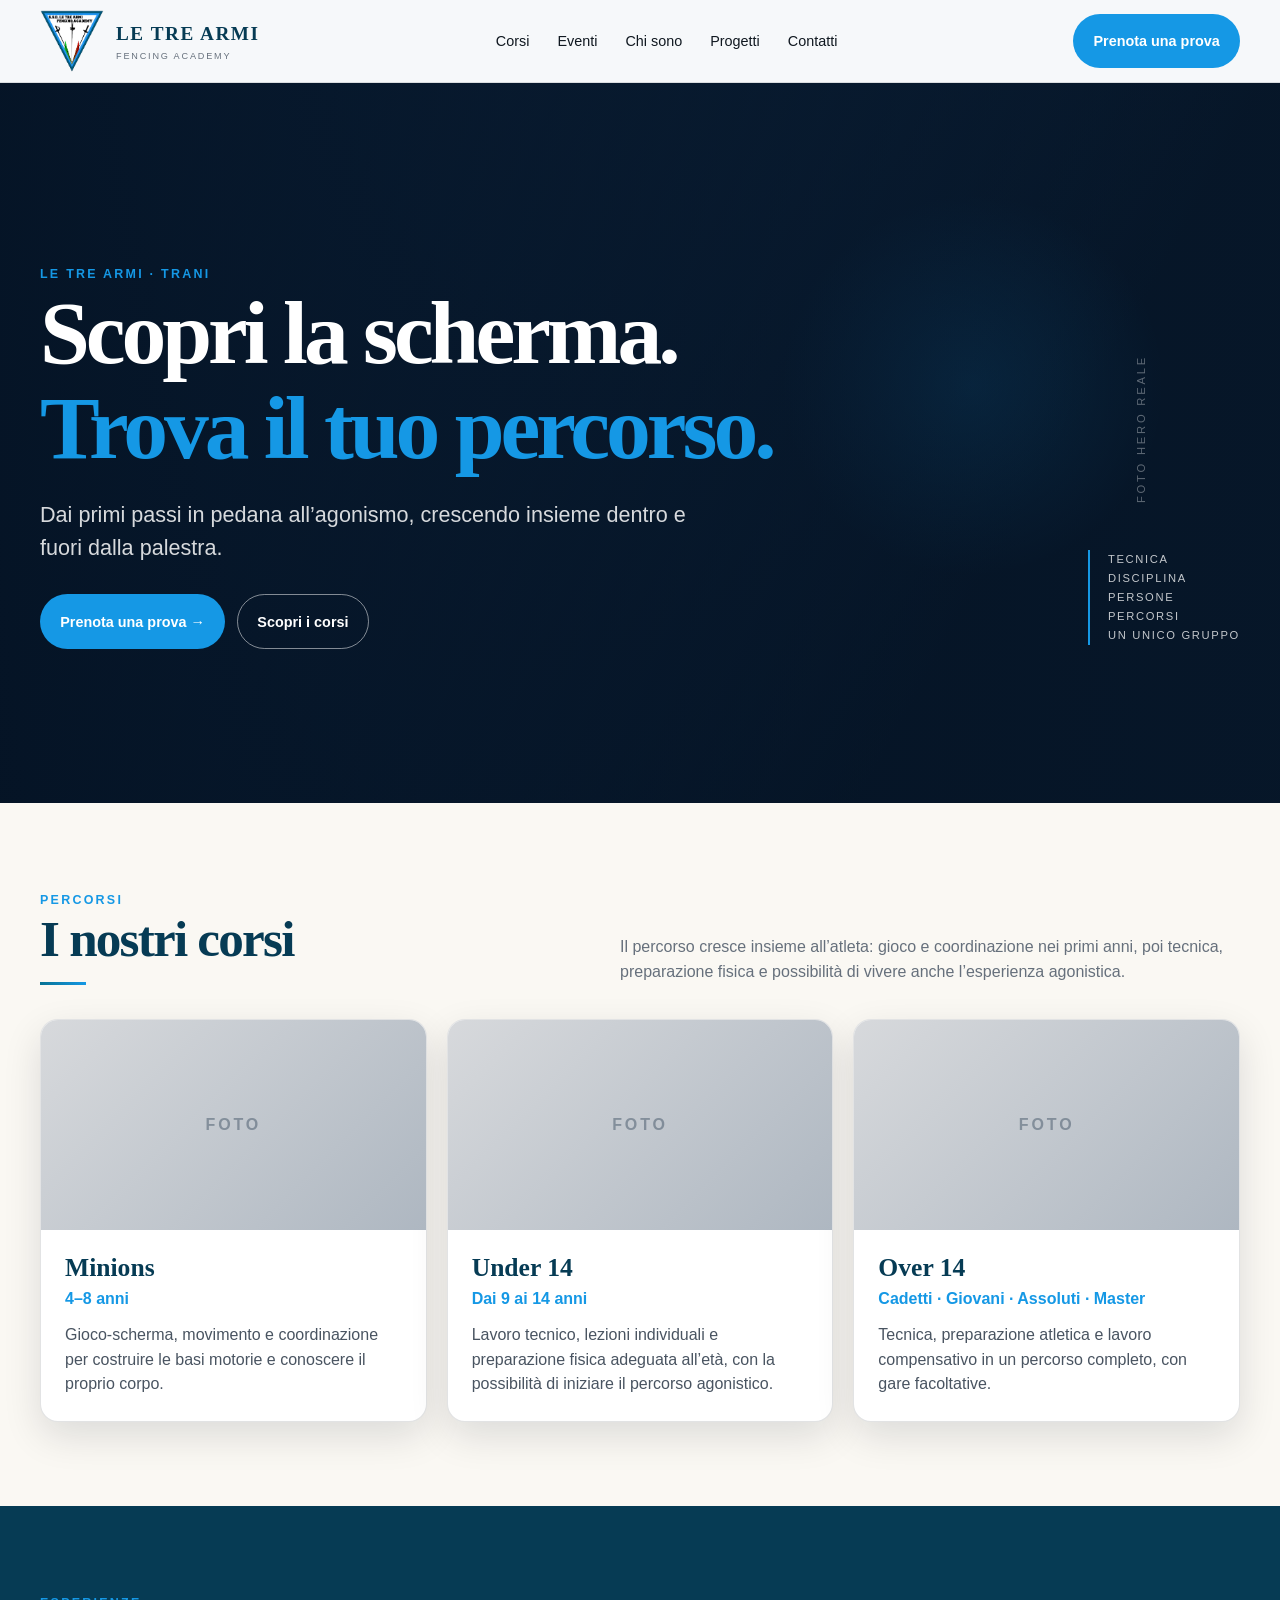
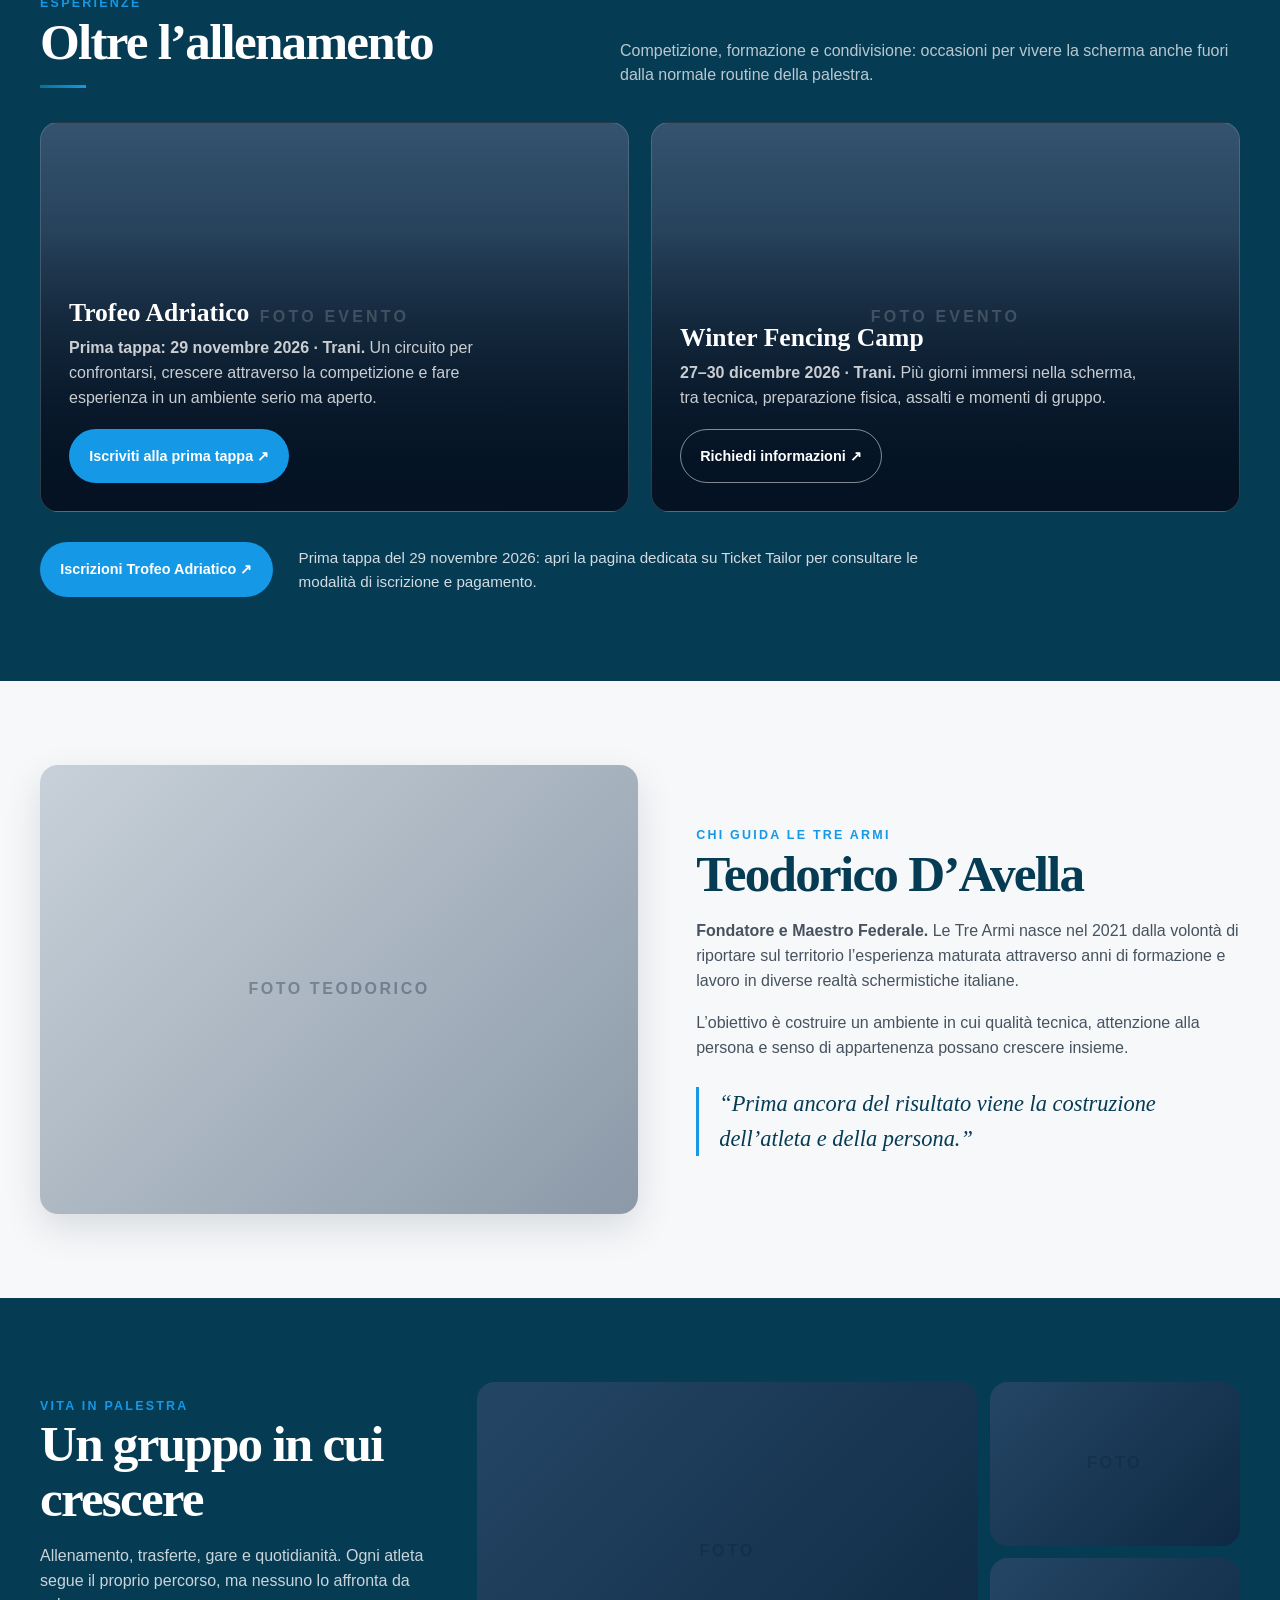
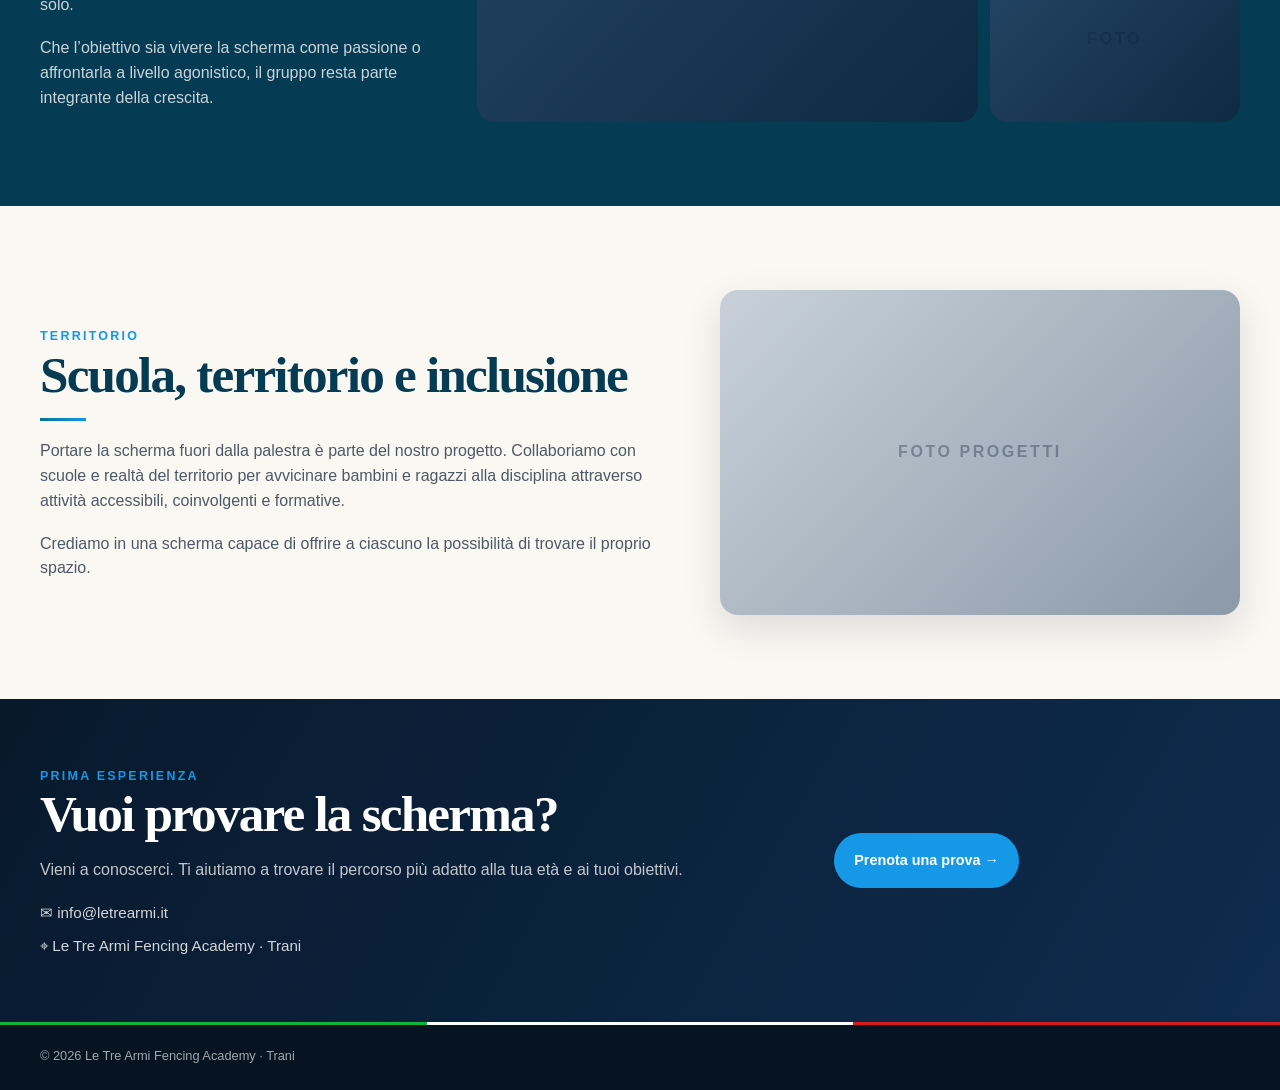
==== index.html @ 5dc39361 "Aggiorna eventi 2026, iscrizioni dirette, favicon e navigazione accessibile" ====
<!doctype html>
<html lang="it">
<head>
  <meta charset="utf-8" />
  <meta name="viewport" content="width=device-width, initial-scale=1" />
  <title>Le Tre Armi Fencing Academy | Scherma a Trani</title>
  <link rel="icon" type="image/png" href="logo_le_tre_armi_scontornato.png" />
  <link rel="apple-touch-icon" href="logo_le_tre_armi_scontornato.png" />
  <meta name="theme-color" content="#063b54" />
  <meta property="og:type" content="website" />
  <meta property="og:title" content="Le Tre Armi Fencing Academy | Scherma a Trani" />
  <meta property="og:description" content="Scherma a Trani per bambini, ragazzi e adulti: corsi, allenamenti, Trofeo Adriatico e Winter Fencing Camp." />
  <meta name="description" content="Le Tre Armi Fencing Academy a Trani. Scherma per bambini, ragazzi e adulti: dall'avviamento all'agonismo." />
  <style>
    :root{
      --navy:#063b54;
      --navy-2:#0b5e83;
      --accent:#1598e5;
      --accent-2:#067394;
      --green:#10b43a;
      --red:#d71920;
      --ink:#101820;
      --cream:#f6f8fa;
      --white:#ffffff;
      --muted:#66707c;
      --line:rgba(16,24,32,.12);
      --radius:18px;
      --shadow:0 14px 38px rgba(4,18,35,.12);
      --max:1200px;
    }
    *{box-sizing:border-box}
    html{scroll-behavior:smooth}
    body{margin:0;font-family:Inter,Arial,Helvetica,sans-serif;color:var(--ink);background:var(--cream);line-height:1.55}
    h1,h2,h3{font-family:Georgia,'Times New Roman',serif;line-height:1.06;margin:0;color:var(--navy)}
    h1{font-size:clamp(3rem,7vw,6.4rem);letter-spacing:-.045em}
    h2{font-size:clamp(2.25rem,4vw,4rem);letter-spacing:-.035em}
    h3{font-size:clamp(1.45rem,2vw,2rem)}
    p{margin:.4rem 0 0}
    a{text-decoration:none;color:inherit}
    img{display:block;max-width:100%}
    .wrap{width:min(var(--max),calc(100% - 40px));margin:auto}
    .eyebrow{font-size:.78rem;letter-spacing:.18em;text-transform:uppercase;color:var(--accent);font-weight:800}
    .btn{display:inline-flex;align-items:center;justify-content:center;gap:.6rem;padding:.95rem 1.2rem;border-radius:999px;font-weight:800;font-size:.9rem;border:1px solid transparent;transition:.2s ease;cursor:pointer}
    .btn-primary{background:var(--accent);color:#fff}
    .btn-primary:hover{transform:translateY(-1px);filter:brightness(.96)}
    .btn-ghost{border-color:rgba(255,255,255,.5);color:white;background:transparent}
    .btn-light{border-color:var(--accent);color:var(--navy);background:transparent}
    main[id], section[id]{scroll-margin-top:84px}
    .section{padding:84px 0}
    .section-head{display:flex;justify-content:space-between;align-items:end;gap:30px;margin-bottom:34px}
    .section-head p{max-width:620px;color:var(--muted)}
    .gold-line{width:46px;height:3px;background:linear-gradient(90deg,var(--accent-2),var(--accent));margin:16px 0 0}

    header{position:sticky;top:0;z-index:50;background:rgba(246,248,250,.93);backdrop-filter:blur(14px);border-bottom:1px solid var(--line)}
    .nav{height:82px;display:flex;align-items:center;justify-content:space-between;gap:24px}
    .brand{display:flex;align-items:center;gap:12px;min-width:220px}
    .brand-logo{width:64px;height:64px;display:block;flex:0 0 auto}
    .brand strong{font-family:Georgia,'Times New Roman',serif;letter-spacing:.08em;color:var(--navy);font-size:1.2rem}
    .brand small{display:block;letter-spacing:.2em;font-size:.57rem;color:var(--muted);margin-top:1px}
    .menu{display:flex;align-items:center;gap:28px;font-size:.9rem}
    .menu a:hover{color:var(--accent)}
    .hamb{display:none;background:none;border:0;font-size:1.5rem;color:var(--navy)}

    .hero{min-height:720px;display:grid;align-items:end;color:white;position:relative;overflow:hidden;background:
      linear-gradient(90deg,rgba(4,18,35,.94) 0%,rgba(4,18,35,.70) 48%,rgba(4,18,35,.38) 100%),
      radial-gradient(circle at 76% 42%,rgba(21,152,229,.22),transparent 18%),
      linear-gradient(120deg,#173b61,#08192c 75%)}
    .hero:after{content:"FOTO HERO REALE";position:absolute;right:5vw;top:48%;transform:translateY(-50%) rotate(-90deg);letter-spacing:.25em;font-size:.7rem;color:rgba(255,255,255,.35)}
    .hero-inner{padding:110px 0 86px;position:relative;z-index:2}
    .hero h1{color:white;max-width:850px}
    .hero h1 span{color:var(--accent)}
    .hero p{font-size:clamp(1.05rem,1.7vw,1.35rem);max-width:660px;color:rgba(255,255,255,.84);margin-top:22px}
    .hero-actions{display:flex;gap:12px;flex-wrap:wrap;margin-top:30px}
    .hero-note{position:absolute;right:0;bottom:90px;border-left:2px solid var(--accent);padding-left:18px;text-transform:uppercase;letter-spacing:.15em;font-size:.7rem;line-height:1.7;color:rgba(255,255,255,.76)}

    .courses{background:#faf8f3}
    .course-grid{display:grid;grid-template-columns:repeat(3,1fr);gap:20px}
    .card{background:white;border:1px solid var(--line);border-radius:var(--radius);overflow:hidden;box-shadow:var(--shadow)}
    .photo{height:210px;background:linear-gradient(135deg,#d7d9dc,#aeb7c1);position:relative;overflow:hidden}
    .photo:before{content:"FOTO";position:absolute;inset:0;display:grid;place-items:center;font-weight:900;letter-spacing:.18em;color:rgba(11,33,58,.35)}
    .card-body{padding:24px}
    .meta{color:var(--accent);font-weight:800;margin:.35rem 0 .7rem}
    .card p{color:#495461}

    .events{background:var(--navy);color:white}
    .events h2,.events h3{color:white}
    .events .section-head p{color:rgba(255,255,255,.72)}
    .event-grid{display:grid;grid-template-columns:1fr 1fr;gap:22px}
    .event-card{position:relative;min-height:390px;border-radius:var(--radius);overflow:hidden;border:1px solid rgba(255,255,255,.14);background:linear-gradient(180deg,#34536f,#071829);display:flex;align-items:end}
    .event-card:before{content:"FOTO EVENTO";position:absolute;inset:0;display:grid;place-items:center;color:rgba(255,255,255,.28);letter-spacing:.2em;font-weight:900}
    .event-card:after{content:"";position:absolute;inset:0;background:linear-gradient(180deg,transparent 28%,rgba(4,18,35,.94) 92%)}
    .event-copy{position:relative;z-index:2;padding:28px;max-width:88%}
    .event-copy p{color:rgba(255,255,255,.78);margin-top:10px}
    .event-checkout{display:flex;align-items:center;flex-wrap:wrap;gap:18px 26px;margin-top:30px}
    .event-checkout p{max-width:640px;margin:0;color:rgba(255,255,255,.82);font-size:.95rem}

    .leader{background:var(--cream)}
    .leader-grid{display:grid;grid-template-columns:1.1fr 1fr;gap:58px;align-items:center}
    .portrait{aspect-ratio:4/3;border-radius:var(--radius);background:linear-gradient(135deg,#c8d1d9,#8b99a8);position:relative;box-shadow:var(--shadow)}
    .projects .portrait:before{content:"FOTO PROGETTI"}
    .portrait:before{content:"FOTO TEODORICO";position:absolute;inset:0;display:grid;place-items:center;color:rgba(11,33,58,.35);letter-spacing:.16em;font-weight:900}
    .leader-copy p{color:#46525f;margin-top:18px}
    .quote{border-left:3px solid var(--accent);padding-left:20px;margin-top:26px;font-family:Georgia,'Times New Roman',serif;font-size:1.4rem;color:var(--navy);font-style:italic}

    .life{background:var(--navy);color:white}
    .life-grid{display:grid;grid-template-columns:.8fr 1.5fr;gap:30px;align-items:center}
    .life h2{color:white}
    .life p{color:rgba(255,255,255,.78);margin-top:18px}
    .gallery{display:grid;grid-template-columns:2fr 1fr;gap:12px}
    .gallery .photo{height:auto;min-height:340px;background:linear-gradient(135deg,#244665,#0e2943);border-radius:var(--radius)}
    .gallery-side{display:grid;gap:12px}
    .gallery-side .photo{min-height:164px}

    .projects{background:#faf8f3}
    .projects-grid{display:grid;grid-template-columns:1.1fr .9fr;gap:44px;align-items:center}
    .projects p{color:#4e5965;margin-top:18px}

    .cta{background:linear-gradient(120deg,#08192c,#0e2c4e);color:white;padding:64px 0}
    .cta-grid{display:grid;grid-template-columns:1.3fr .7fr;gap:40px;align-items:center}
    .cta h2{color:white}
    .cta p{color:rgba(255,255,255,.75);max-width:650px;margin-top:16px}
    .contact-mini{display:grid;gap:10px;margin-top:18px;font-size:.95rem;color:rgba(255,255,255,.82)}

    footer{background:#061422;color:rgba(255,255,255,.62);padding:24px 0;font-size:.8rem;position:relative}
    footer:before{content:"";position:absolute;left:0;right:0;top:0;height:3px;background:linear-gradient(90deg,var(--green) 0 33.33%,#fff 33.33% 66.66%,var(--red) 66.66%)}

    @media (max-width: 900px){
      .menu{display:none;position:absolute;left:20px;right:20px;top:70px;background:var(--cream);padding:18px;border-radius:16px;box-shadow:var(--shadow);flex-direction:column;align-items:flex-start}
      .menu.open{display:flex}.hamb{display:block}.nav>.btn{display:none}
      .hero{min-height:640px}.hero-note{display:none}
      .hero:after{display:none}
      .course-grid,.event-grid,.leader-grid,.life-grid,.projects-grid,.cta-grid{grid-template-columns:1fr}
      .section{padding:64px 0}.section-head{align-items:flex-start;flex-direction:column;margin-bottom:26px}
      .gallery{grid-template-columns:1fr}.gallery-side{grid-template-columns:1fr 1fr}
      .gallery .photo{min-height:270px}.gallery-side .photo{min-height:150px}
    }
    @media (max-width: 560px){
      main[id], section[id]{scroll-margin-top:72px}
      .wrap{width:min(var(--max),calc(100% - 24px))}
      .nav{height:70px}.brand strong{font-size:.92rem}.brand{min-width:0}.brand-logo{width:50px;height:50px}
      .hero-inner{padding:92px 0 58px}.hero{min-height:590px}
      .hero-actions{flex-direction:column;align-items:stretch}.btn{width:100%}
      .course-grid{grid-template-columns:1fr}.event-card{min-height:320px}.event-copy{max-width:100%}
      .gallery-side{grid-template-columns:1fr}
    }
  </style>
</head>
<body>
  <header>
    <div class="wrap nav">
      <a class="brand" href="#top" aria-label="Le Tre Armi Fencing Academy">
        <img class="brand-logo" src="logo_le_tre_armi_scontornato.png" alt="" style="object-fit:contain">
        <span><strong>LE TRE ARMI</strong><small>FENCING ACADEMY</small></span>
      </a>
      <nav class="menu" id="menu">
        <a href="#corsi">Corsi</a><a href="#eventi">Eventi</a><a href="#chi-siamo">Chi sono</a><a href="#progetti">Progetti</a><a href="#contatti">Contatti</a>
      </nav>
      <a class="btn btn-primary" href="#contatti">Prenota una prova</a>
      <button class="hamb" id="hamb" type="button" aria-label="Apri menu" aria-controls="menu" aria-expanded="false">☰</button>
    </div>
  </header>

  <main id="top">
    <section class="hero">
      <div class="wrap hero-inner">
        <span class="eyebrow">Le Tre Armi · Trani</span>
        <h1>Scopri la scherma.<br><span>Trova il tuo percorso.</span></h1>
        <p>Dai primi passi in pedana all’agonismo, crescendo insieme dentro e fuori dalla palestra.</p>
        <div class="hero-actions"><a class="btn btn-primary" href="#contatti">Prenota una prova →</a><a class="btn btn-ghost" href="#corsi">Scopri i corsi</a></div>
        <div class="hero-note">Tecnica<br>disciplina<br>persone<br>percorsi<br>un unico gruppo</div>
      </div>
    </section>

    <section class="section courses" id="corsi">
      <div class="wrap">
        <div class="section-head"><div><span class="eyebrow">Percorsi</span><h2>I nostri corsi</h2><div class="gold-line"></div></div><p>Il percorso cresce insieme all’atleta: gioco e coordinazione nei primi anni, poi tecnica, preparazione fisica e possibilità di vivere anche l’esperienza agonistica.</p></div>
        <div class="course-grid">
          <article class="card"><div class="photo"></div><div class="card-body"><h3>Minions</h3><div class="meta">4–8 anni</div><p>Gioco-scherma, movimento e coordinazione per costruire le basi motorie e conoscere il proprio corpo.</p></div></article>
          <article class="card"><div class="photo"></div><div class="card-body"><h3>Under 14</h3><div class="meta">Dai 9 ai 14 anni</div><p>Lavoro tecnico, lezioni individuali e preparazione fisica adeguata all’età, con la possibilità di iniziare il percorso agonistico.</p></div></article>
          <article class="card"><div class="photo"></div><div class="card-body"><h3>Over 14</h3><div class="meta">Cadetti · Giovani · Assoluti · Master</div><p>Tecnica, preparazione atletica e lavoro compensativo in un percorso completo, con gare facoltative.</p></div></article>
        </div>
      </div>
    </section>

    <section class="section events" id="eventi">
      <div class="wrap">
        <div class="section-head"><div><span class="eyebrow">Esperienze</span><h2>Oltre l’allenamento</h2><div class="gold-line"></div></div><p>Competizione, formazione e condivisione: occasioni per vivere la scherma anche fuori dalla normale routine della palestra.</p></div>
        <div class="event-grid">
          <article class="event-card"><div class="event-copy"><h3>Trofeo Adriatico</h3><p><strong>Prima tappa: 29 novembre 2026 · Trani.</strong> Un circuito per confrontarsi, crescere attraverso la competizione e fare esperienza in un ambiente serio ma aperto.</p><a class="btn btn-primary" style="margin-top:18px" href="https://buytickets.at/ssdletrearmifencingacademy/2521561" target="_blank" rel="noopener noreferrer">Iscriviti alla prima tappa ↗</a></div></article>
          <article class="event-card"><div class="event-copy"><h3>Winter Fencing Camp</h3><p><strong>27–30 dicembre 2026 · Trani.</strong> Più giorni immersi nella scherma, tra tecnica, preparazione fisica, assalti e momenti di gruppo.</p><a class="btn btn-ghost" style="margin-top:18px" href="mailto:info@letrearmi.it?subject=Informazioni%20Winter%20Fencing%20Camp%202026">Richiedi informazioni ↗</a></div></article>
        </div>
        <div class="event-checkout">
          <a class="btn btn-primary" href="https://buytickets.at/ssdletrearmifencingacademy/2521561" target="_blank" rel="noopener noreferrer" aria-label="Apri le iscrizioni alla prima tappa del Trofeo Adriatico del 29 novembre 2026">Iscrizioni Trofeo Adriatico ↗</a>
          <p>Prima tappa del 29 novembre 2026: apri la pagina dedicata su Ticket Tailor per consultare le modalità di iscrizione e pagamento.</p>
        </div>
      </div>
    </section>

    <section class="section leader" id="chi-siamo">
      <div class="wrap leader-grid">
        <div class="portrait"></div>
        <div class="leader-copy"><span class="eyebrow">Chi guida Le Tre Armi</span><h2>Teodorico D’Avella</h2><p><strong>Fondatore e Maestro Federale.</strong> Le Tre Armi nasce nel 2021 dalla volontà di riportare sul territorio l’esperienza maturata attraverso anni di formazione e lavoro in diverse realtà schermistiche italiane.</p><p>L’obiettivo è costruire un ambiente in cui qualità tecnica, attenzione alla persona e senso di appartenenza possano crescere insieme.</p><div class="quote">“Prima ancora del risultato viene la costruzione dell’atleta e della persona.”</div></div>
      </div>
    </section>

    <section class="section life">
      <div class="wrap life-grid">
        <div><span class="eyebrow">Vita in palestra</span><h2>Un gruppo in cui crescere</h2><p>Allenamento, trasferte, gare e quotidianità. Ogni atleta segue il proprio percorso, ma nessuno lo affronta da solo.</p><p>Che l’obiettivo sia vivere la scherma come passione o affrontarla a livello agonistico, il gruppo resta parte integrante della crescita.</p></div>
        <div class="gallery"><div class="photo"></div><div class="gallery-side"><div class="photo"></div><div class="photo"></div></div></div>
      </div>
    </section>

    <section class="section projects" id="progetti">
      <div class="wrap projects-grid">
        <div><span class="eyebrow">Territorio</span><h2>Scuola, territorio e inclusione</h2><div class="gold-line"></div><p>Portare la scherma fuori dalla palestra è parte del nostro progetto. Collaboriamo con scuole e realtà del territorio per avvicinare bambini e ragazzi alla disciplina attraverso attività accessibili, coinvolgenti e formative.</p><p>Crediamo in una scherma capace di offrire a ciascuno la possibilità di trovare il proprio spazio.</p></div>
        <div class="portrait" style="aspect-ratio:16/10"></div>
      </div>
    </section>

    <section class="cta" id="contatti">
      <div class="wrap cta-grid">
        <div><span class="eyebrow">Prima esperienza</span><h2>Vuoi provare la scherma?</h2><p>Vieni a conoscerci. Ti aiutiamo a trovare il percorso più adatto alla tua età e ai tuoi obiettivi.</p><div class="contact-mini"><span>✉ info@letrearmi.it</span><span>⌖ Le Tre Armi Fencing Academy · Trani</span></div></div>
        <div><a class="btn btn-primary" href="mailto:info@letrearmi.it?subject=Richiesta%20prova%20scherma">Prenota una prova →</a></div>
      </div>
    </section>
  </main>

  <footer><div class="wrap">© 2026 Le Tre Armi Fencing Academy · Trani</div></footer>
  <script>
    const hamb=document.getElementById('hamb'), menu=document.getElementById('menu');
    hamb?.addEventListener('click',()=>{const open=menu.classList.toggle('open');hamb.setAttribute('aria-expanded',String(open));hamb.setAttribute('aria-label',open?'Chiudi menu':'Apri menu');});
    menu?.querySelectorAll('a').forEach(a=>a.addEventListener('click',()=>{menu.classList.remove('open');hamb?.setAttribute('aria-expanded','false');hamb?.setAttribute('aria-label','Apri menu');}));
  </script>
</body>
</html>
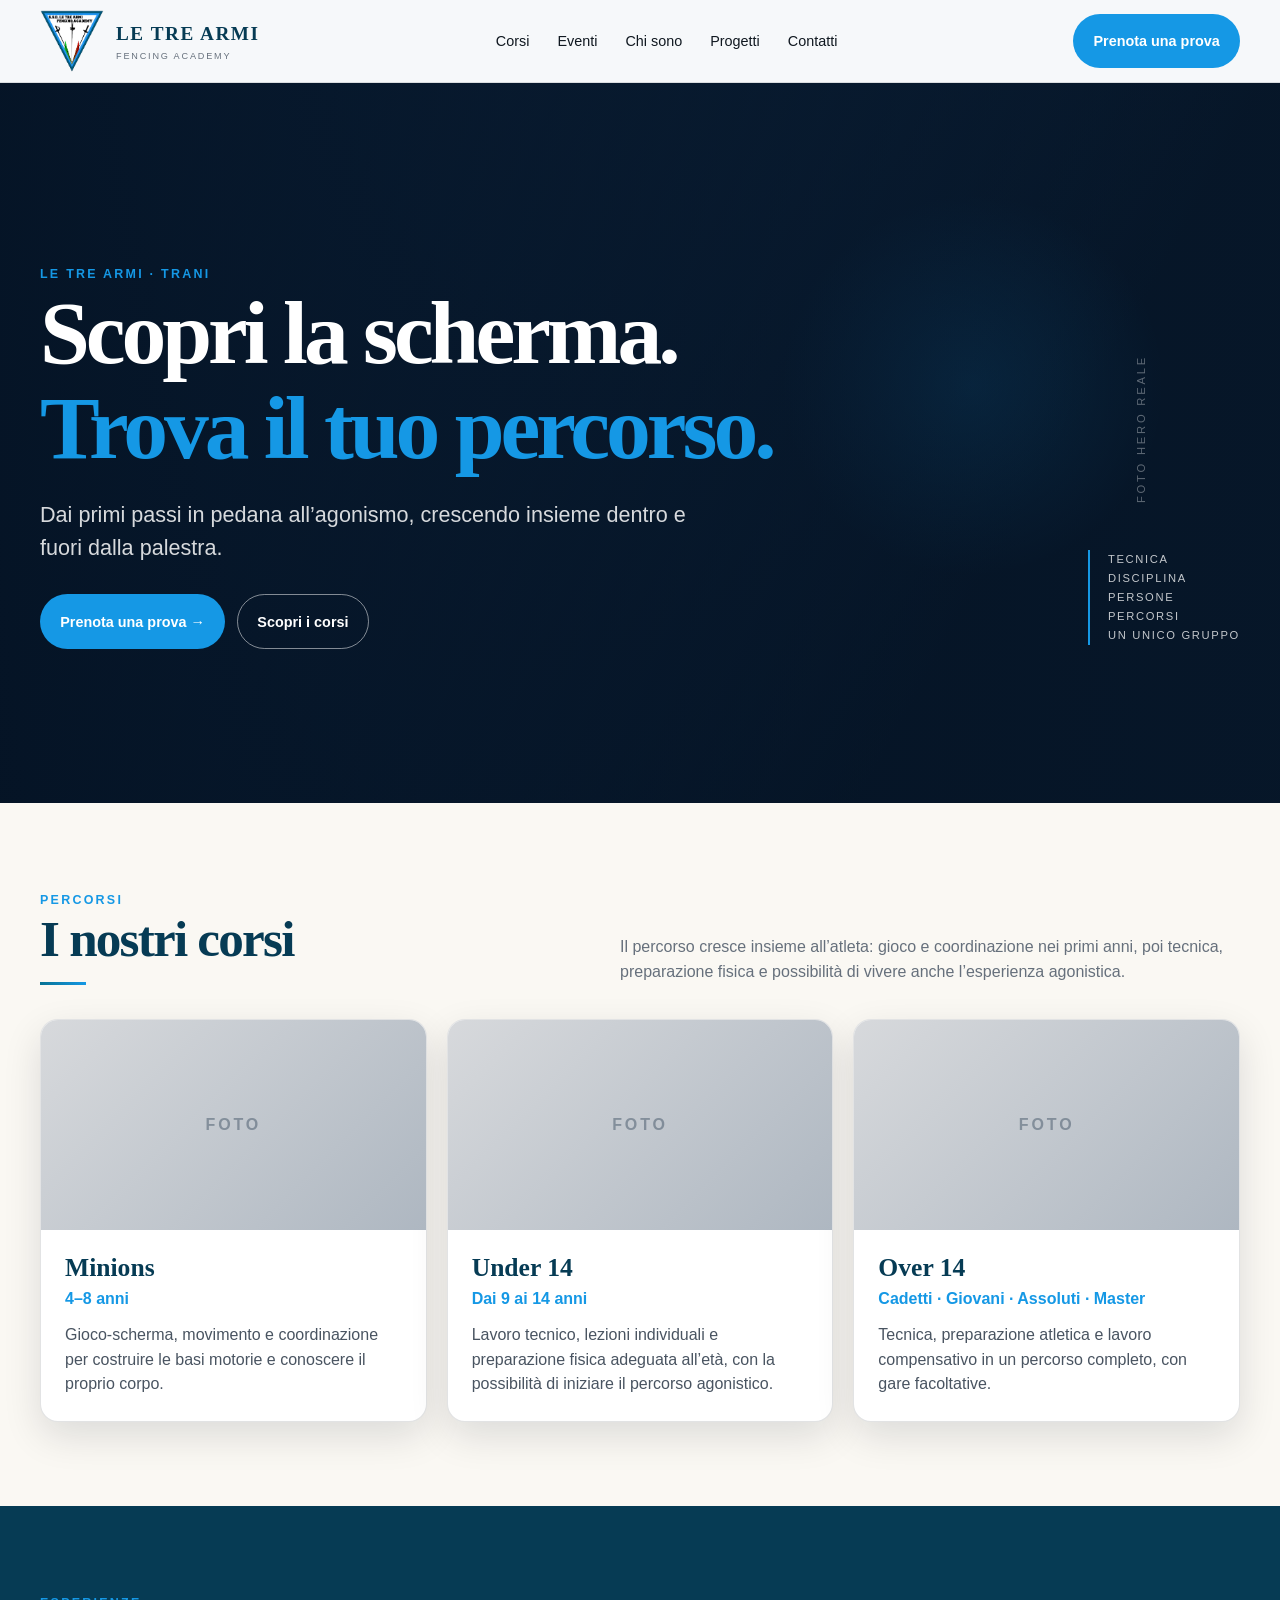
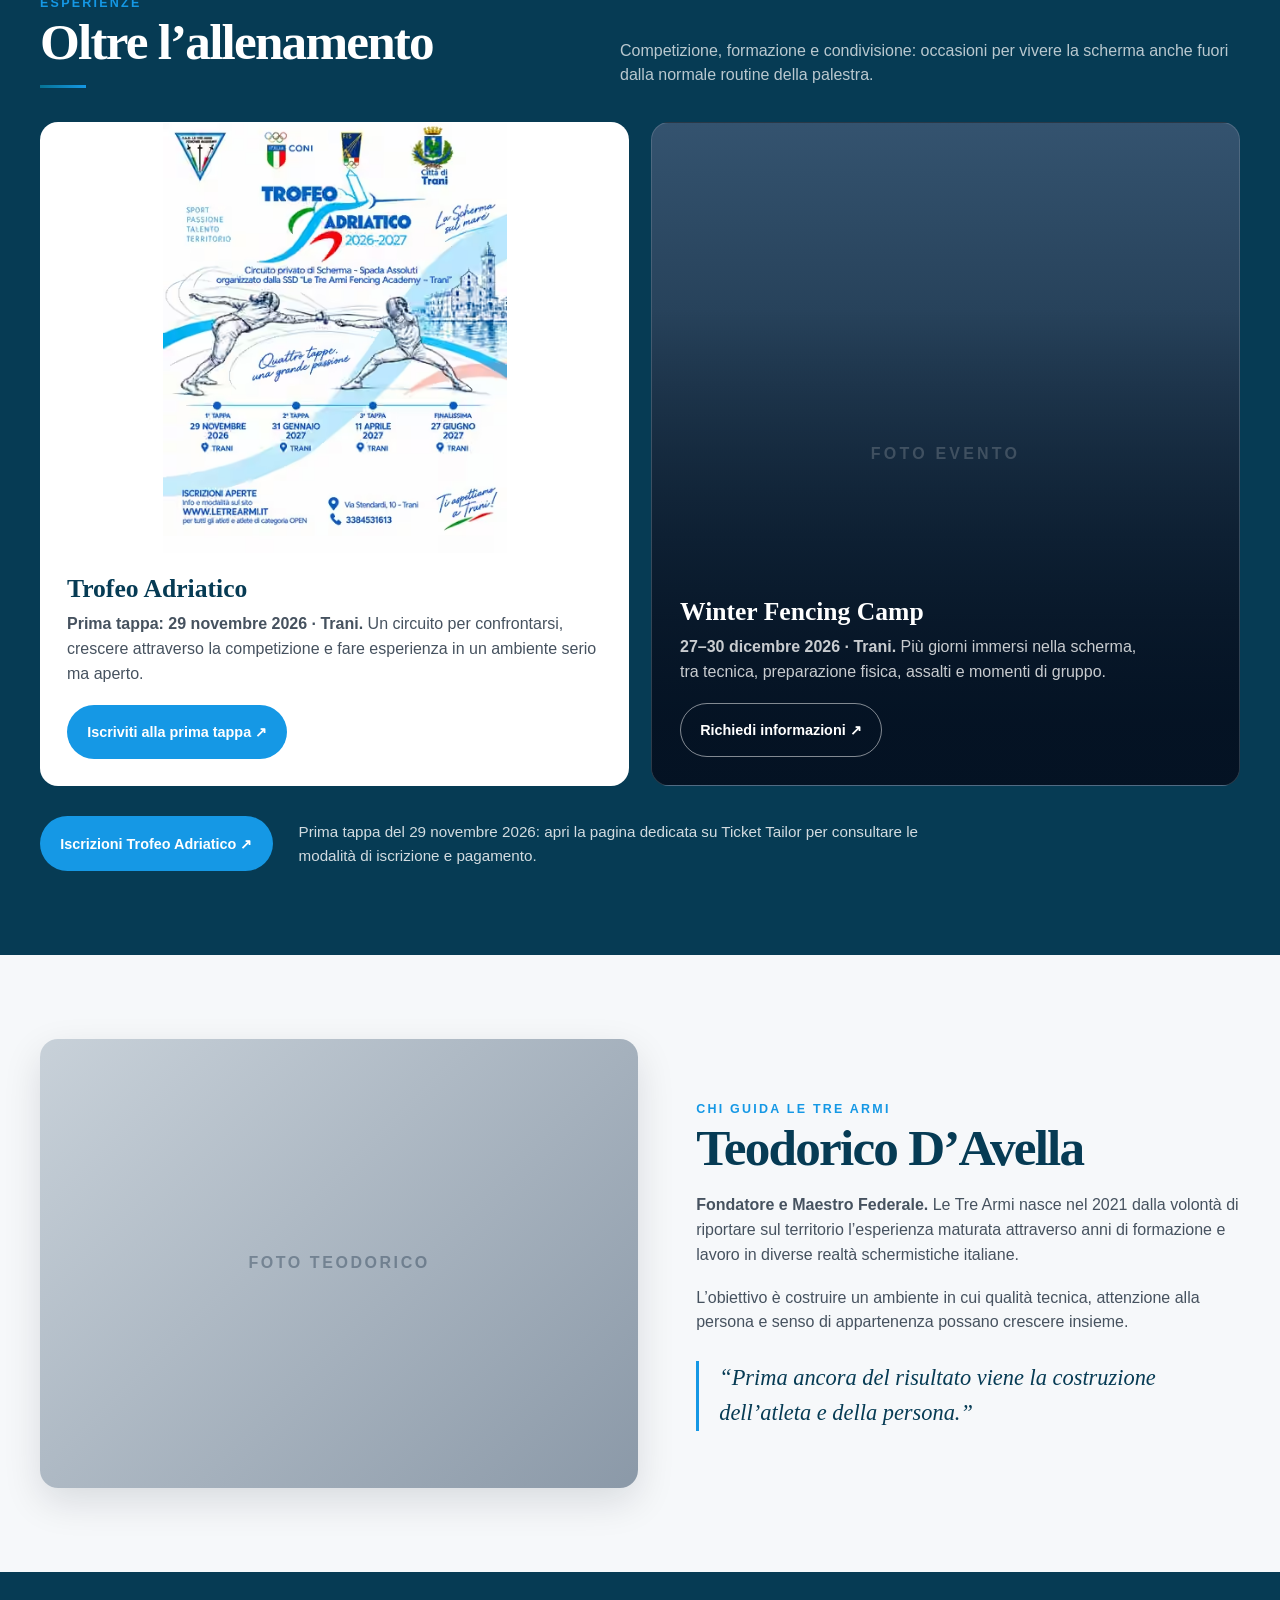
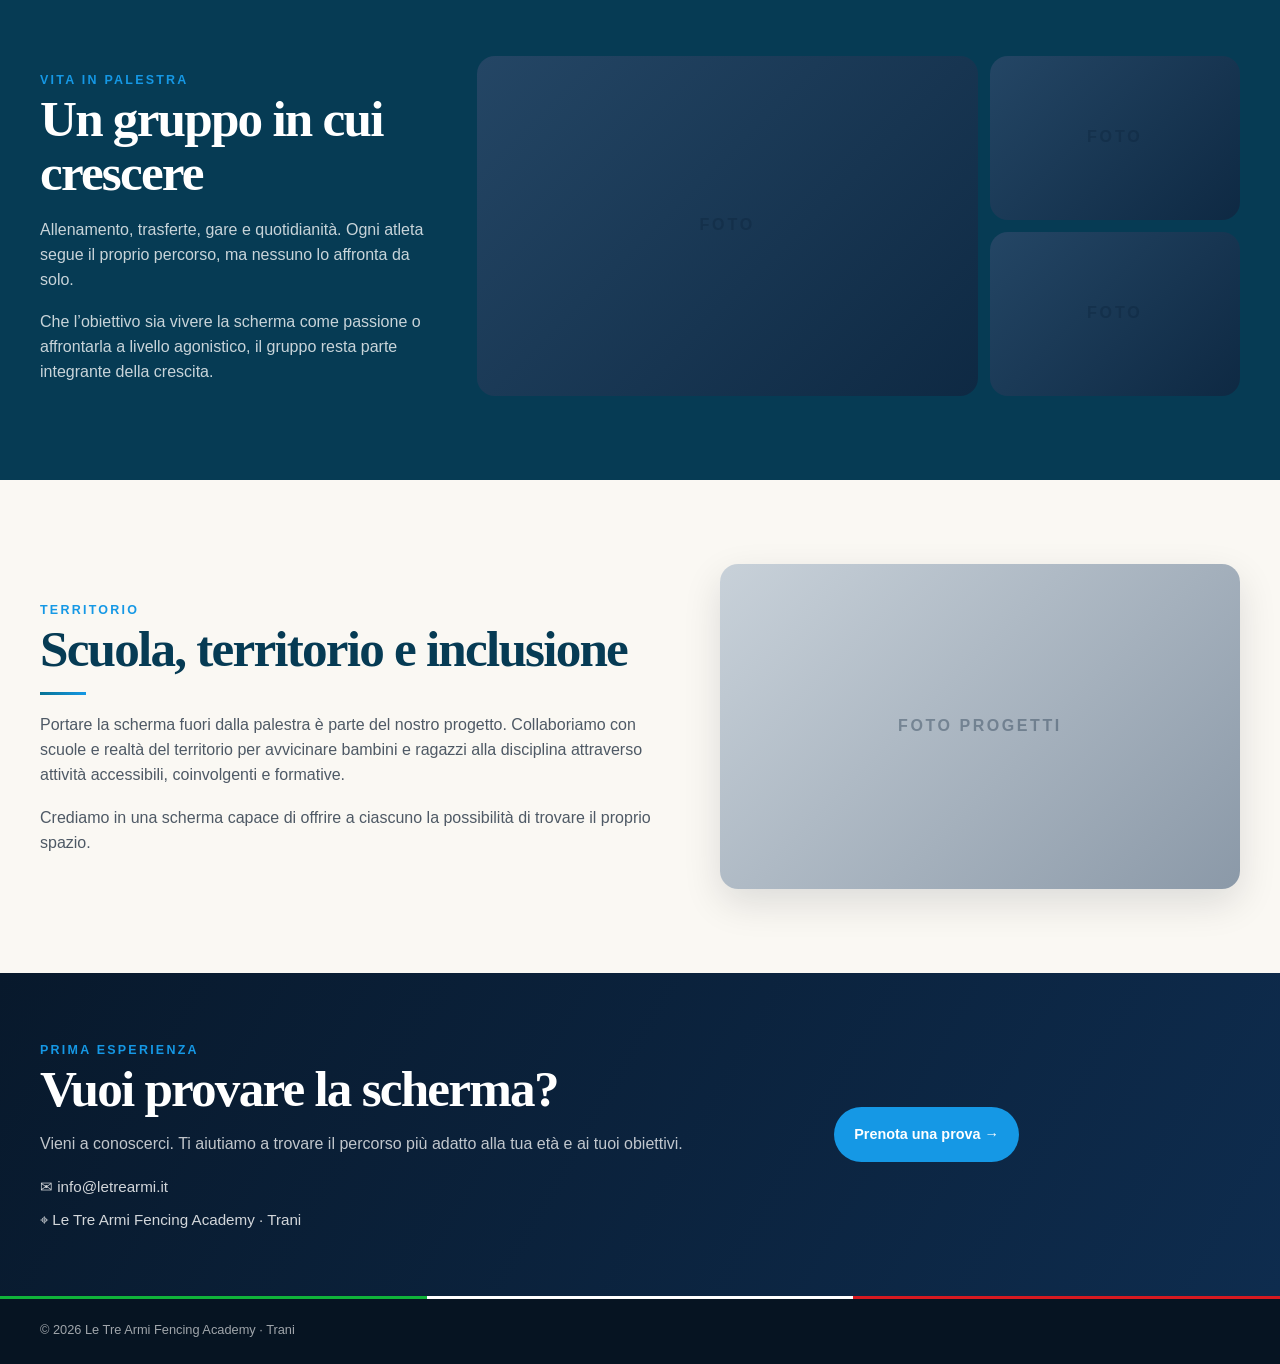
==== commit 747c55de: "Aggiunge locandina Trofeo Adriatico alla scheda evento" ====
--- a/index.html
+++ b/index.html
@@ -94,6 +94,13 @@
     .event-checkout{display:flex;align-items:center;flex-wrap:wrap;gap:18px 26px;margin-top:30px}
     .event-checkout p{max-width:640px;margin:0;color:rgba(255,255,255,.82);font-size:.95rem}
 
+    .event-card-poster{min-height:0;display:flex;flex-direction:column;align-items:stretch;justify-content:space-between;background:#fff;color:var(--ink)}
+    .event-card-poster:before,.event-card-poster:after{display:none}
+    .event-poster-link{display:flex;align-items:center;justify-content:center;background:#fff}
+    .event-poster{display:block;width:100%;height:430px;object-fit:contain;object-position:center}
+    .event-card-poster .event-copy{max-width:none;padding:22px 26px 26px}
+    .event-card-poster h3{color:var(--navy)}
+    .event-card-poster .event-copy p{color:#46525f}
     .leader{background:var(--cream)}
     .leader-grid{display:grid;grid-template-columns:1.1fr 1fr;gap:58px;align-items:center}
     .portrait{aspect-ratio:4/3;border-radius:var(--radius);background:linear-gradient(135deg,#c8d1d9,#8b99a8);position:relative;box-shadow:var(--shadow)}
@@ -186,7 +193,7 @@
       <div class="wrap">
         <div class="section-head"><div><span class="eyebrow">Esperienze</span><h2>Oltre l’allenamento</h2><div class="gold-line"></div></div><p>Competizione, formazione e condivisione: occasioni per vivere la scherma anche fuori dalla normale routine della palestra.</p></div>
         <div class="event-grid">
-          <article class="event-card"><div class="event-copy"><h3>Trofeo Adriatico</h3><p><strong>Prima tappa: 29 novembre 2026 · Trani.</strong> Un circuito per confrontarsi, crescere attraverso la competizione e fare esperienza in un ambiente serio ma aperto.</p><a class="btn btn-primary" style="margin-top:18px" href="https://buytickets.at/ssdletrearmifencingacademy/2521561" target="_blank" rel="noopener noreferrer">Iscriviti alla prima tappa ↗</a></div></article>
+          <article class="event-card event-card-poster"><a class="event-poster-link" href="trofeo-adriatico-2026-2027.avif" target="_blank" rel="noopener noreferrer" aria-label="Apri la locandina completa del Trofeo Adriatico 2026-2027"><img class="event-poster" src="trofeo-adriatico-2026-2027.avif" width="400" height="500" loading="lazy" decoding="async" alt="Locandina Trofeo Adriatico 2026-2027: tappe a Trani il 29 novembre 2026, 31 gennaio 2027, 11 aprile 2027 e finalissima il 27 giugno 2027."></a><div class="event-copy"><h3>Trofeo Adriatico</h3><p><strong>Prima tappa: 29 novembre 2026 · Trani.</strong> Un circuito per confrontarsi, crescere attraverso la competizione e fare esperienza in un ambiente serio ma aperto.</p><a class="btn btn-primary" style="margin-top:18px" href="https://buytickets.at/ssdletrearmifencingacademy/2521561" target="_blank" rel="noopener noreferrer">Iscriviti alla prima tappa ↗</a></div></article>
           <article class="event-card"><div class="event-copy"><h3>Winter Fencing Camp</h3><p><strong>27–30 dicembre 2026 · Trani.</strong> Più giorni immersi nella scherma, tra tecnica, preparazione fisica, assalti e momenti di gruppo.</p><a class="btn btn-ghost" style="margin-top:18px" href="mailto:info@letrearmi.it?subject=Informazioni%20Winter%20Fencing%20Camp%202026">Richiedi informazioni ↗</a></div></article>
         </div>
         <div class="event-checkout">
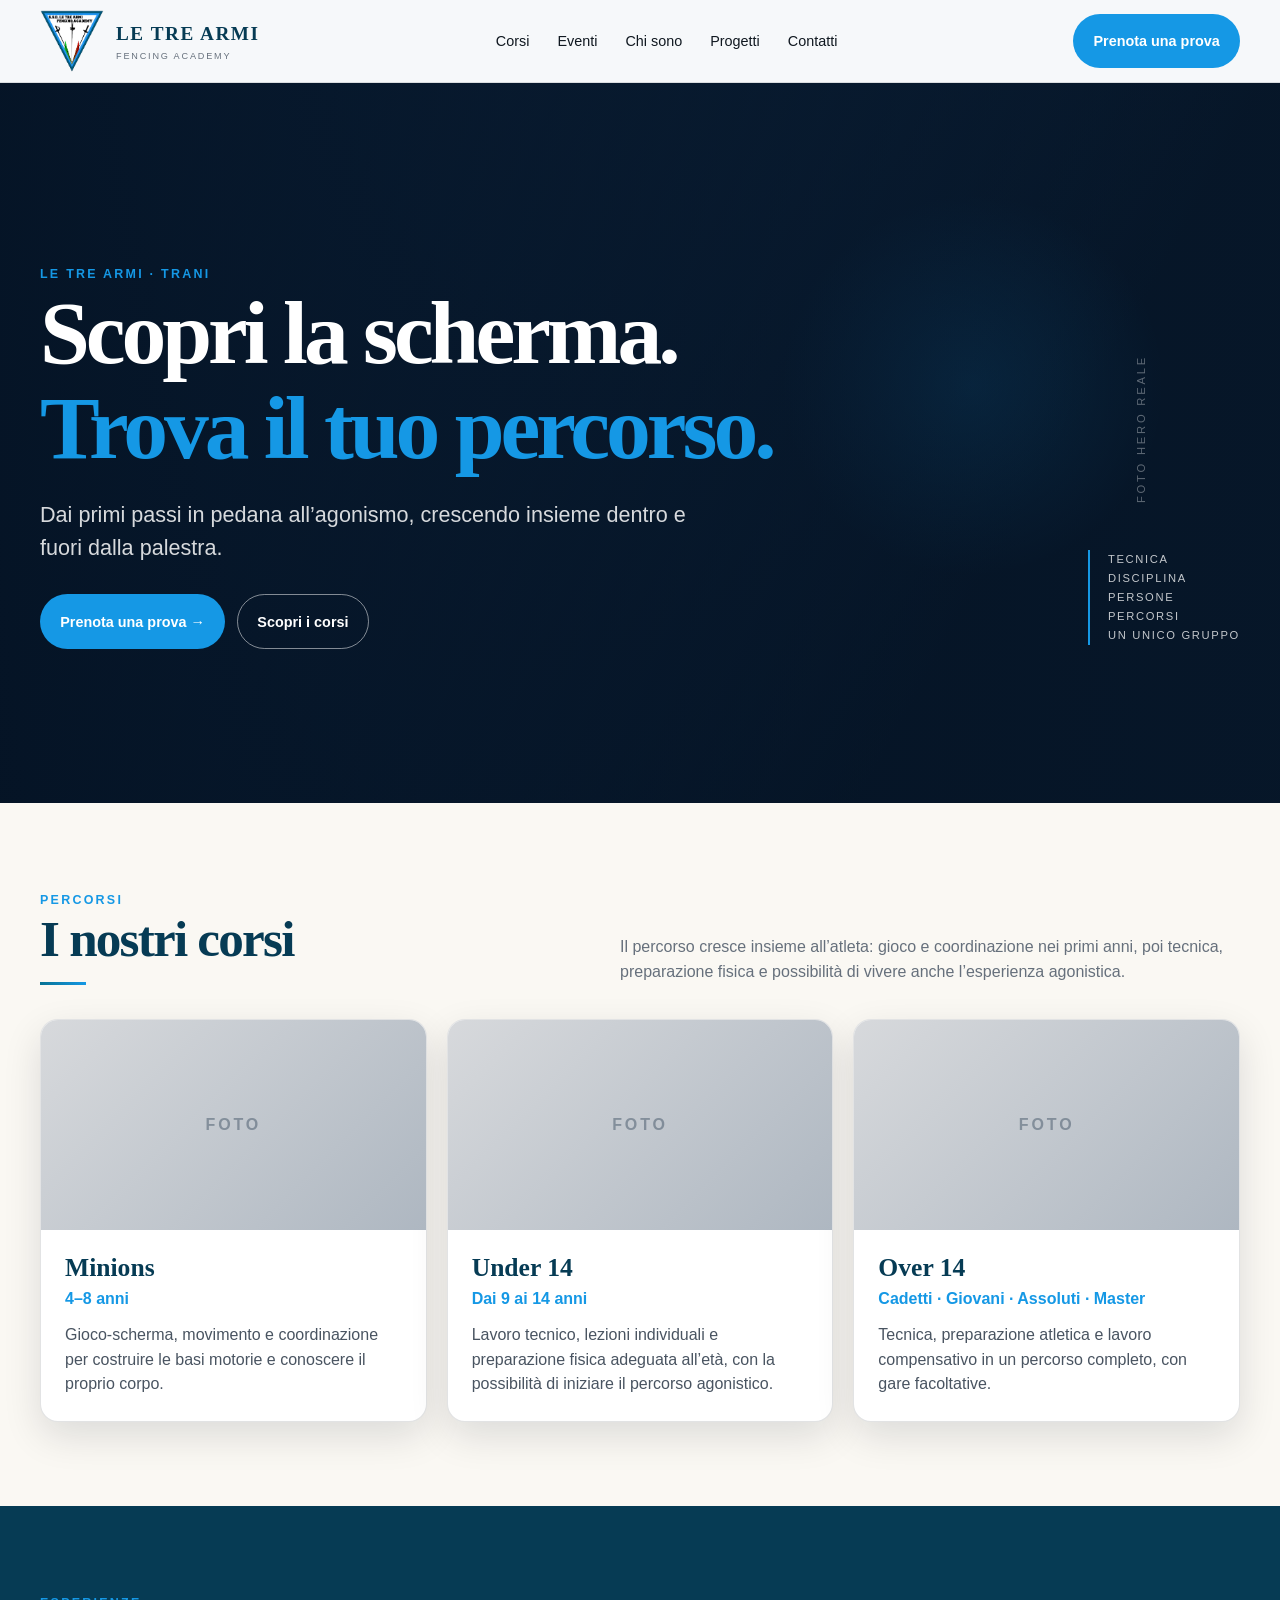
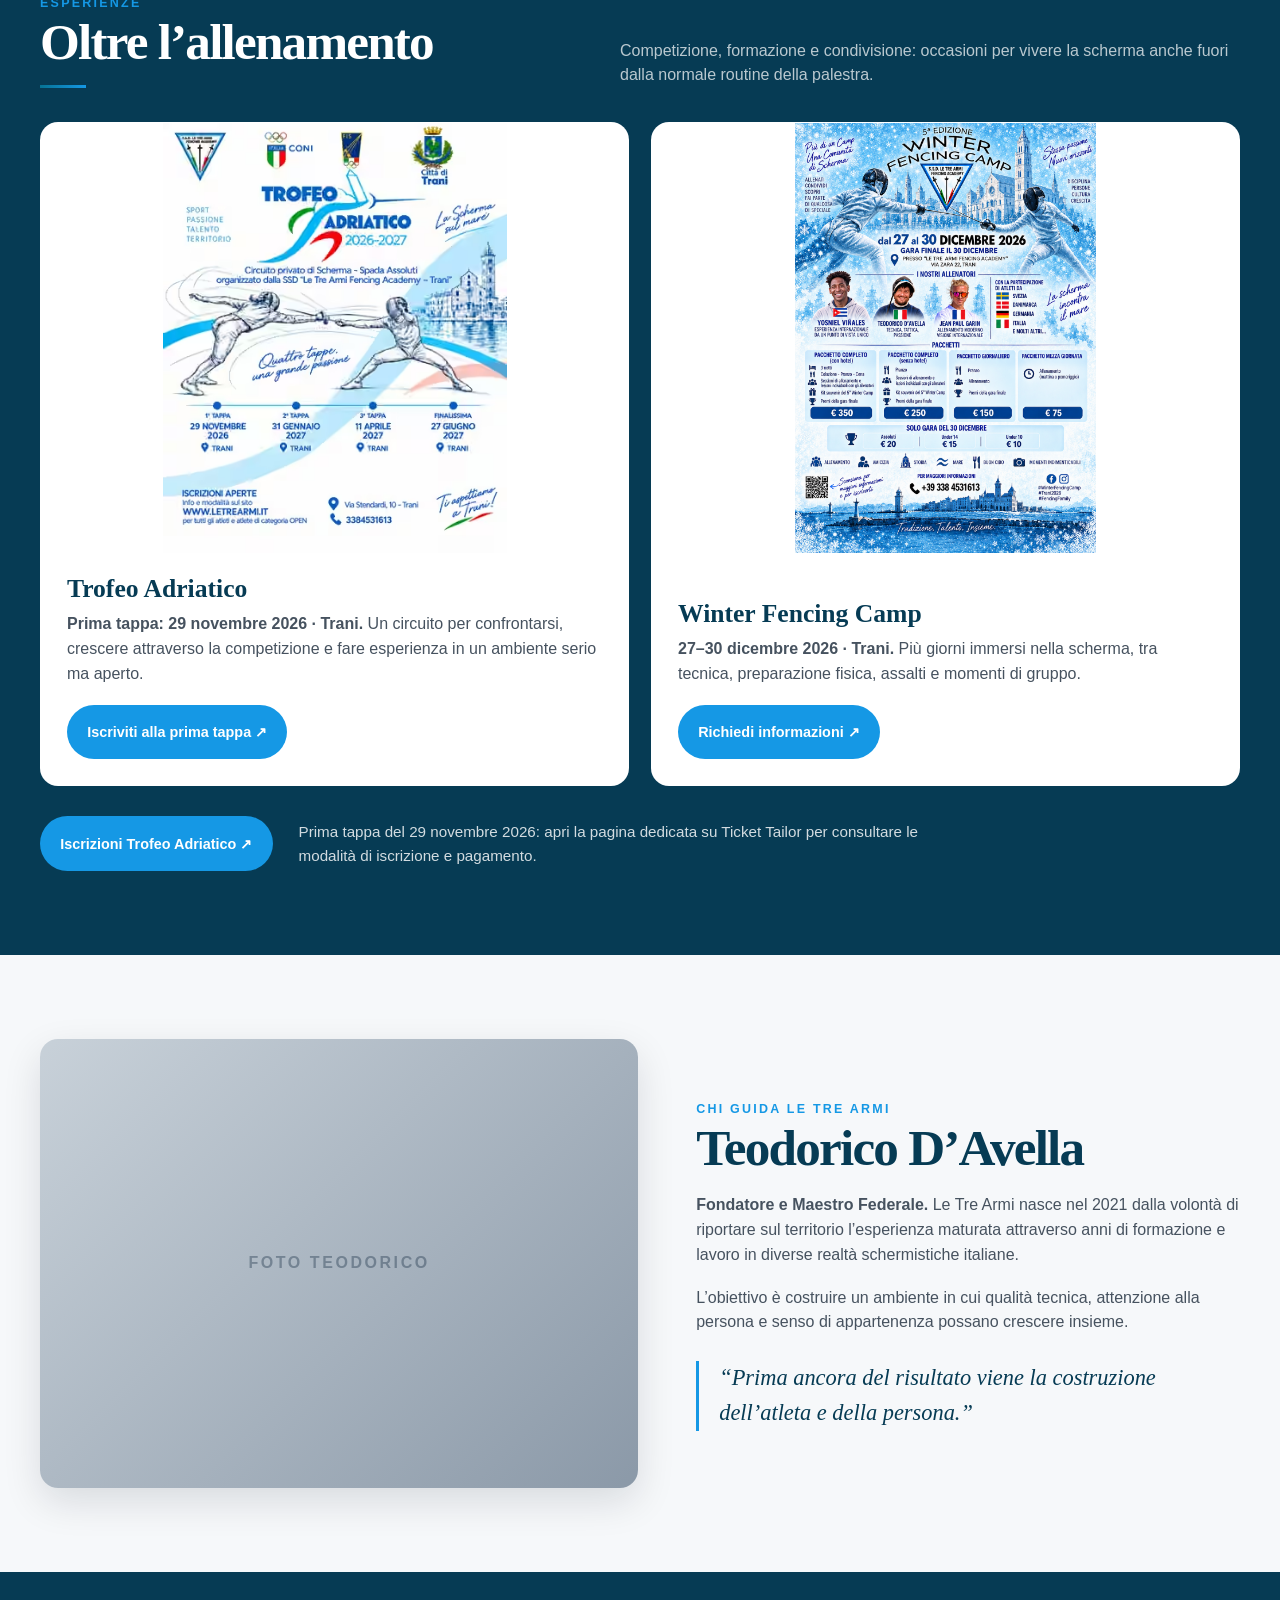
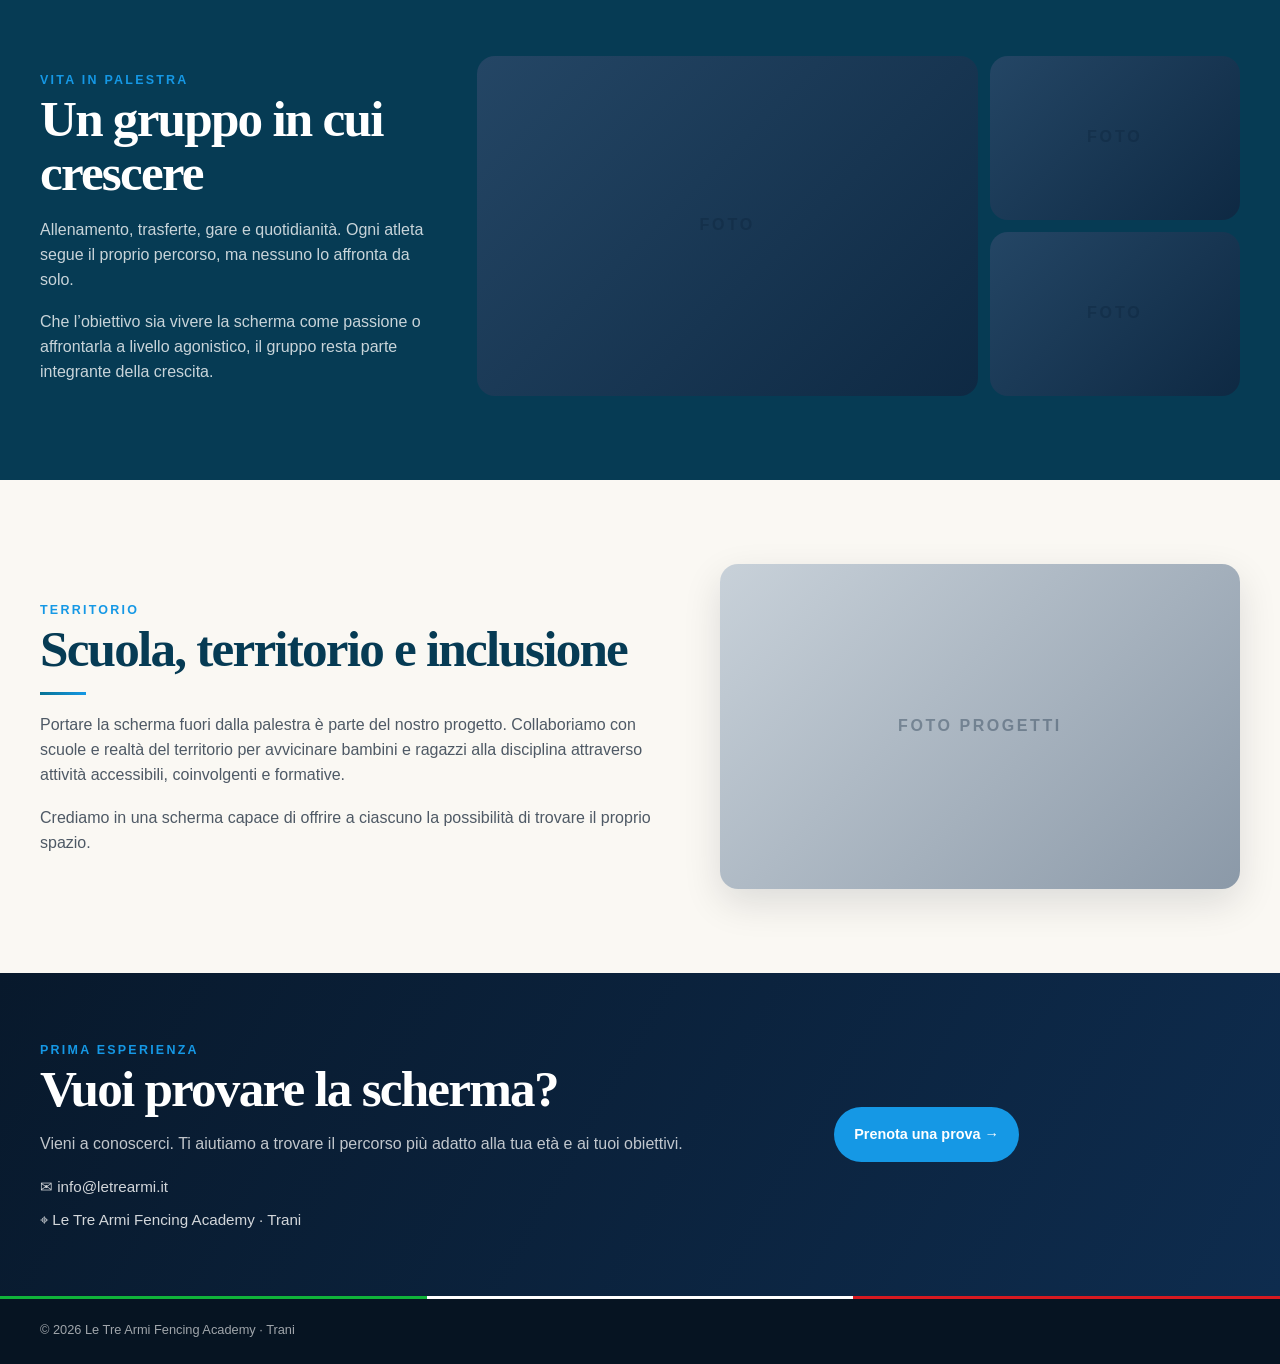
==== commit 1d4f2a0c: "Aggiunge locandina Winter Fencing Camp alla scheda evento" ====
--- a/index.html
+++ b/index.html
@@ -194,7 +194,7 @@
         <div class="section-head"><div><span class="eyebrow">Esperienze</span><h2>Oltre l’allenamento</h2><div class="gold-line"></div></div><p>Competizione, formazione e condivisione: occasioni per vivere la scherma anche fuori dalla normale routine della palestra.</p></div>
         <div class="event-grid">
           <article class="event-card event-card-poster"><a class="event-poster-link" href="trofeo-adriatico-2026-2027.avif" target="_blank" rel="noopener noreferrer" aria-label="Apri la locandina completa del Trofeo Adriatico 2026-2027"><img class="event-poster" src="trofeo-adriatico-2026-2027.avif" width="400" height="500" loading="lazy" decoding="async" alt="Locandina Trofeo Adriatico 2026-2027: tappe a Trani il 29 novembre 2026, 31 gennaio 2027, 11 aprile 2027 e finalissima il 27 giugno 2027."></a><div class="event-copy"><h3>Trofeo Adriatico</h3><p><strong>Prima tappa: 29 novembre 2026 · Trani.</strong> Un circuito per confrontarsi, crescere attraverso la competizione e fare esperienza in un ambiente serio ma aperto.</p><a class="btn btn-primary" style="margin-top:18px" href="https://buytickets.at/ssdletrearmifencingacademy/2521561" target="_blank" rel="noopener noreferrer">Iscriviti alla prima tappa ↗</a></div></article>
-          <article class="event-card"><div class="event-copy"><h3>Winter Fencing Camp</h3><p><strong>27–30 dicembre 2026 · Trani.</strong> Più giorni immersi nella scherma, tra tecnica, preparazione fisica, assalti e momenti di gruppo.</p><a class="btn btn-ghost" style="margin-top:18px" href="mailto:info@letrearmi.it?subject=Informazioni%20Winter%20Fencing%20Camp%202026">Richiedi informazioni ↗</a></div></article>
+          <article class="event-card event-card-poster"><a class="event-poster-link" href="winter-fencing-camp-2026.png" target="_blank" rel="noopener noreferrer" aria-label="Apri la locandina completa del Winter Fencing Camp 2026"><img class="event-poster" src="winter-fencing-camp-2026.png" width="1050" height="1498" loading="lazy" decoding="async" alt="Locandina della quinta edizione del Winter Fencing Camp, dal 27 al 30 dicembre 2026 a Trani, con allenatori, pacchetti e quote di partecipazione."></a><div class="event-copy"><h3>Winter Fencing Camp</h3><p><strong>27–30 dicembre 2026 · Trani.</strong> Più giorni immersi nella scherma, tra tecnica, preparazione fisica, assalti e momenti di gruppo.</p><a class="btn btn-primary" style="margin-top:18px" href="mailto:info@letrearmi.it?subject=Informazioni%20Winter%20Fencing%20Camp%202026">Richiedi informazioni ↗</a></div></article>
         </div>
         <div class="event-checkout">
           <a class="btn btn-primary" href="https://buytickets.at/ssdletrearmifencingacademy/2521561" target="_blank" rel="noopener noreferrer" aria-label="Apri le iscrizioni alla prima tappa del Trofeo Adriatico del 29 novembre 2026">Iscrizioni Trofeo Adriatico ↗</a>
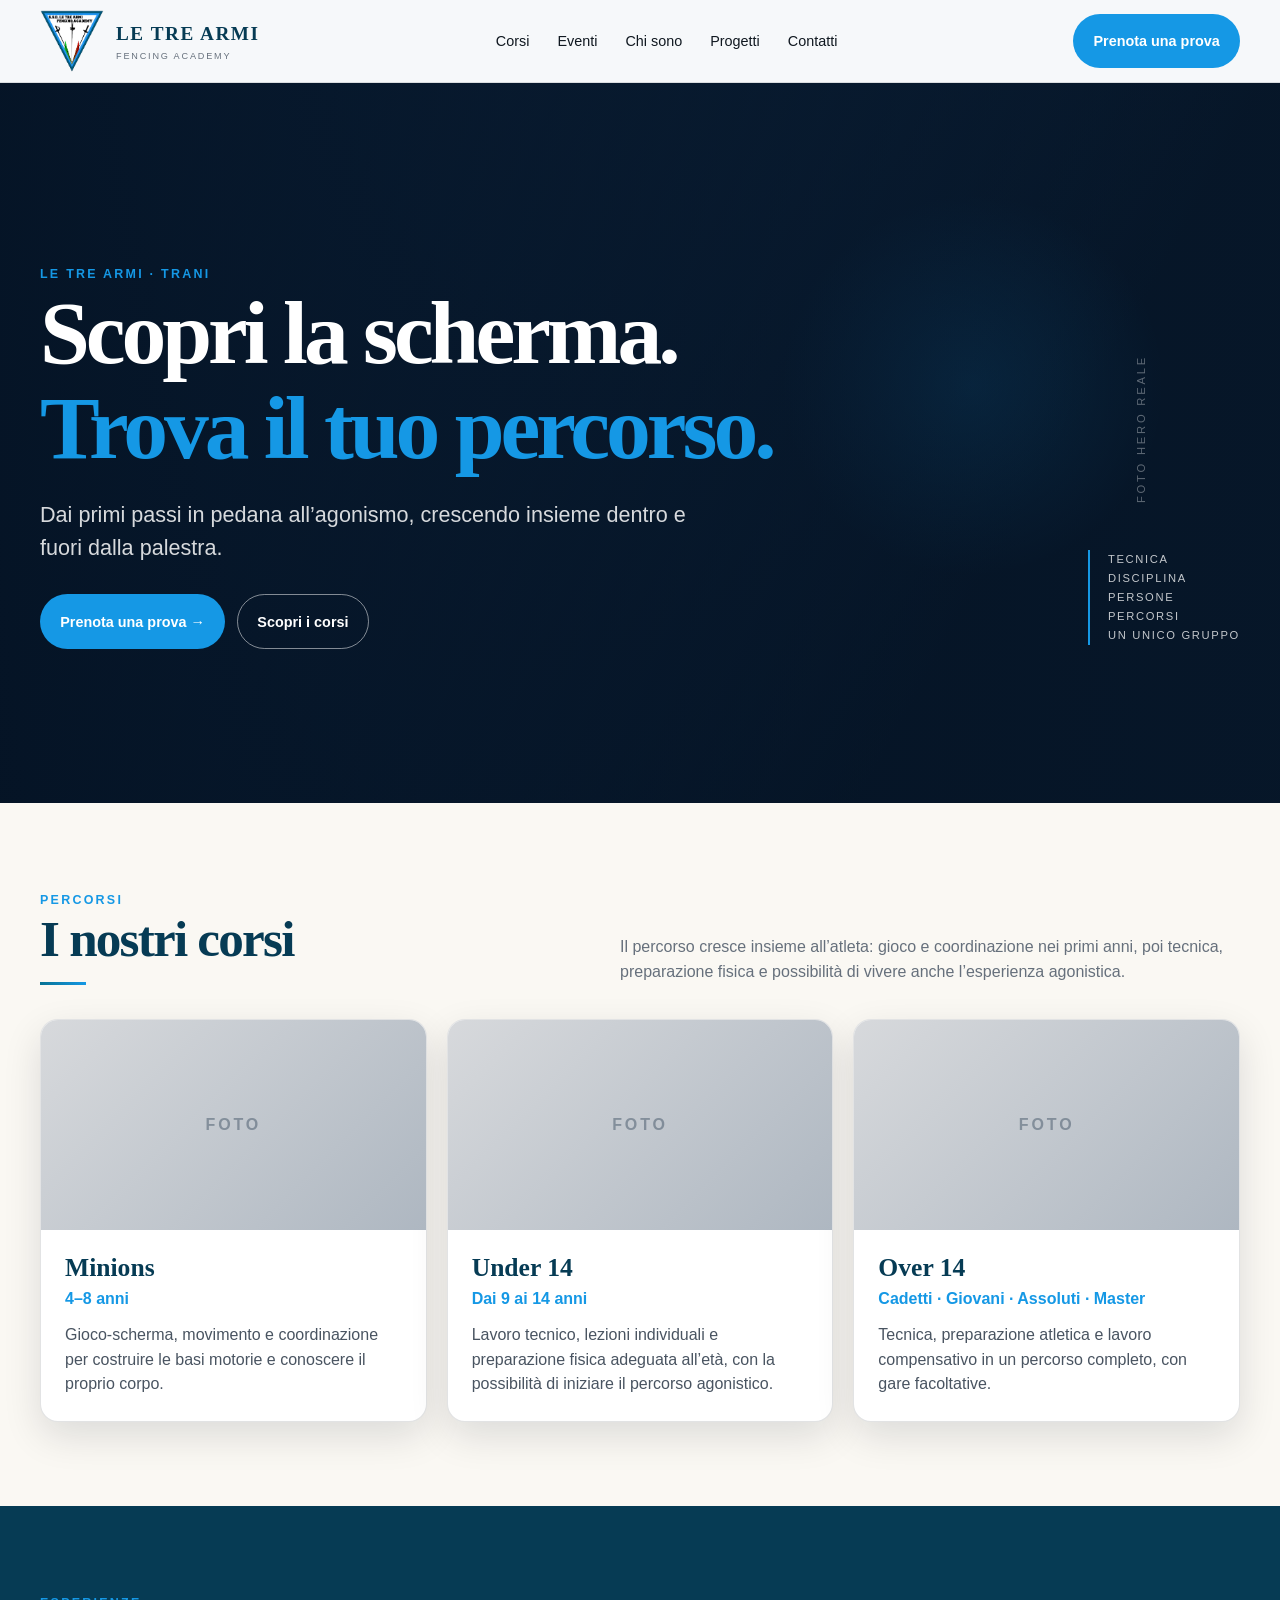
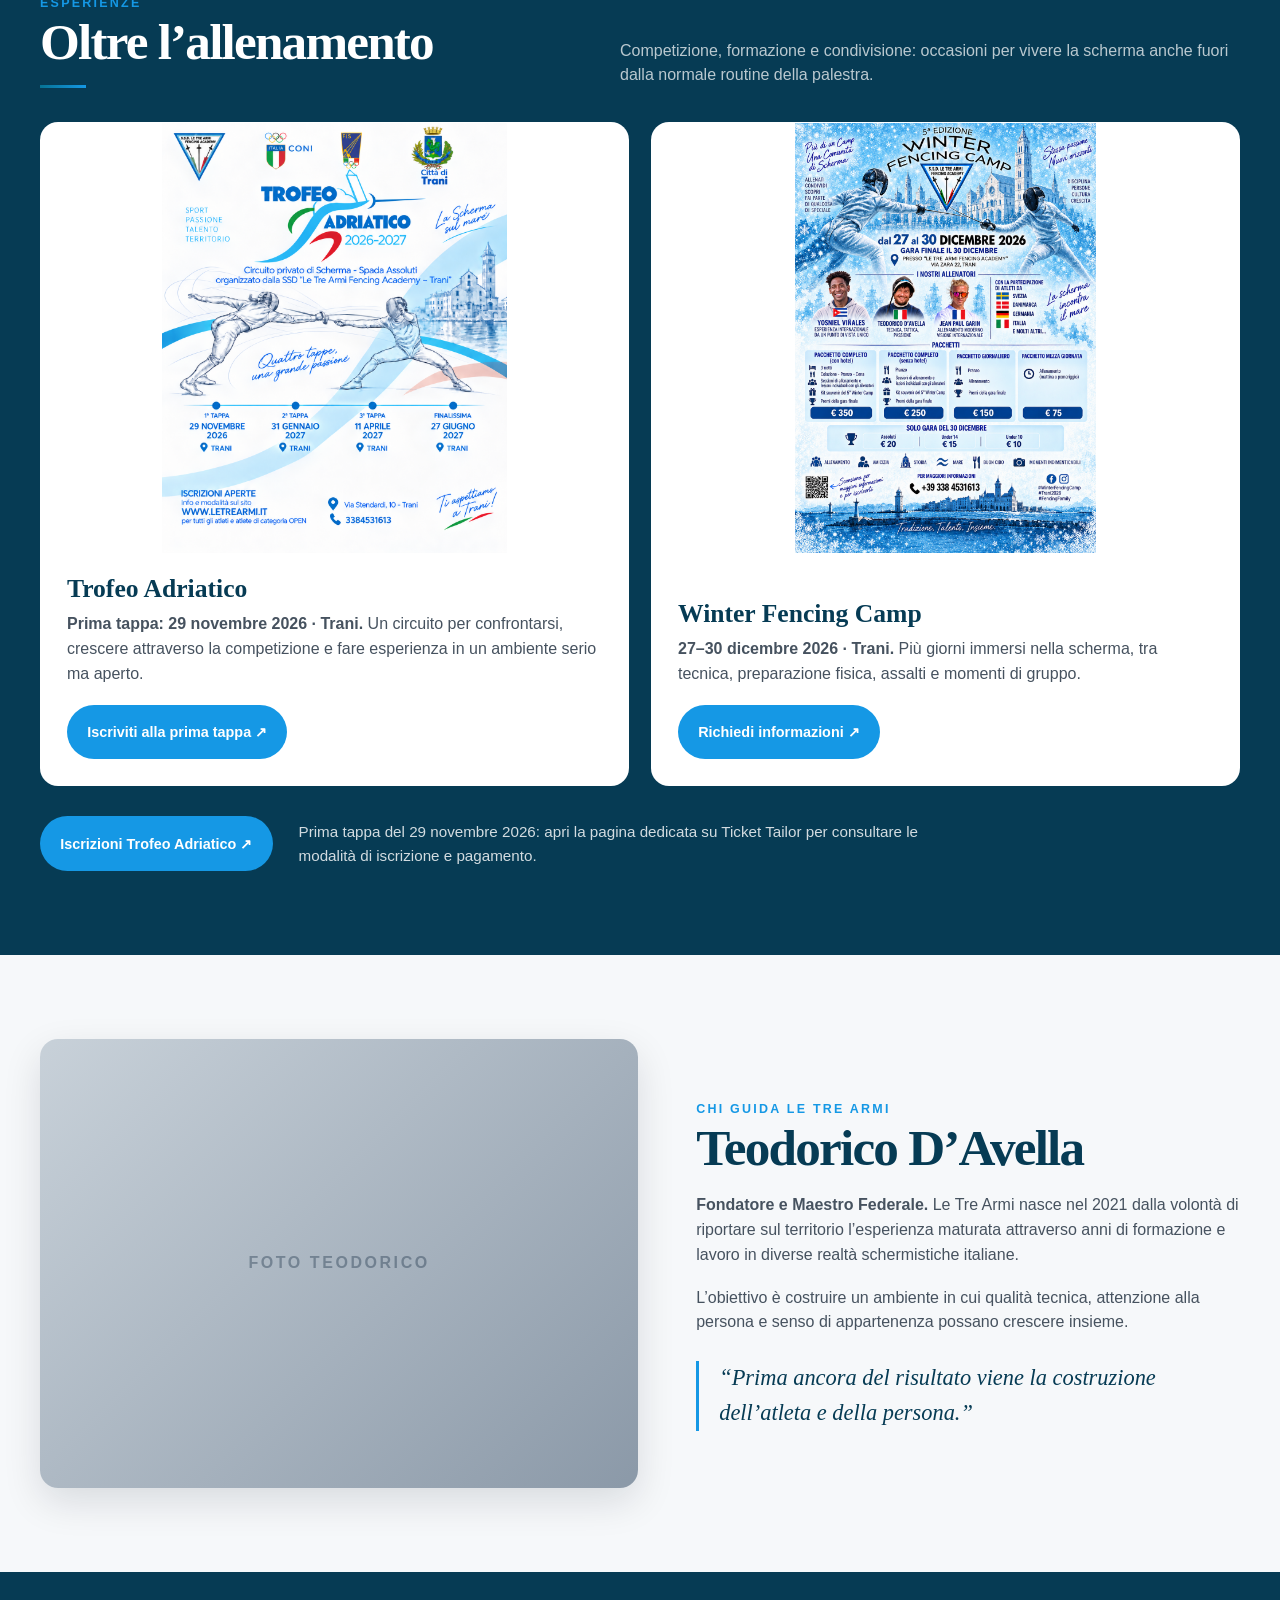
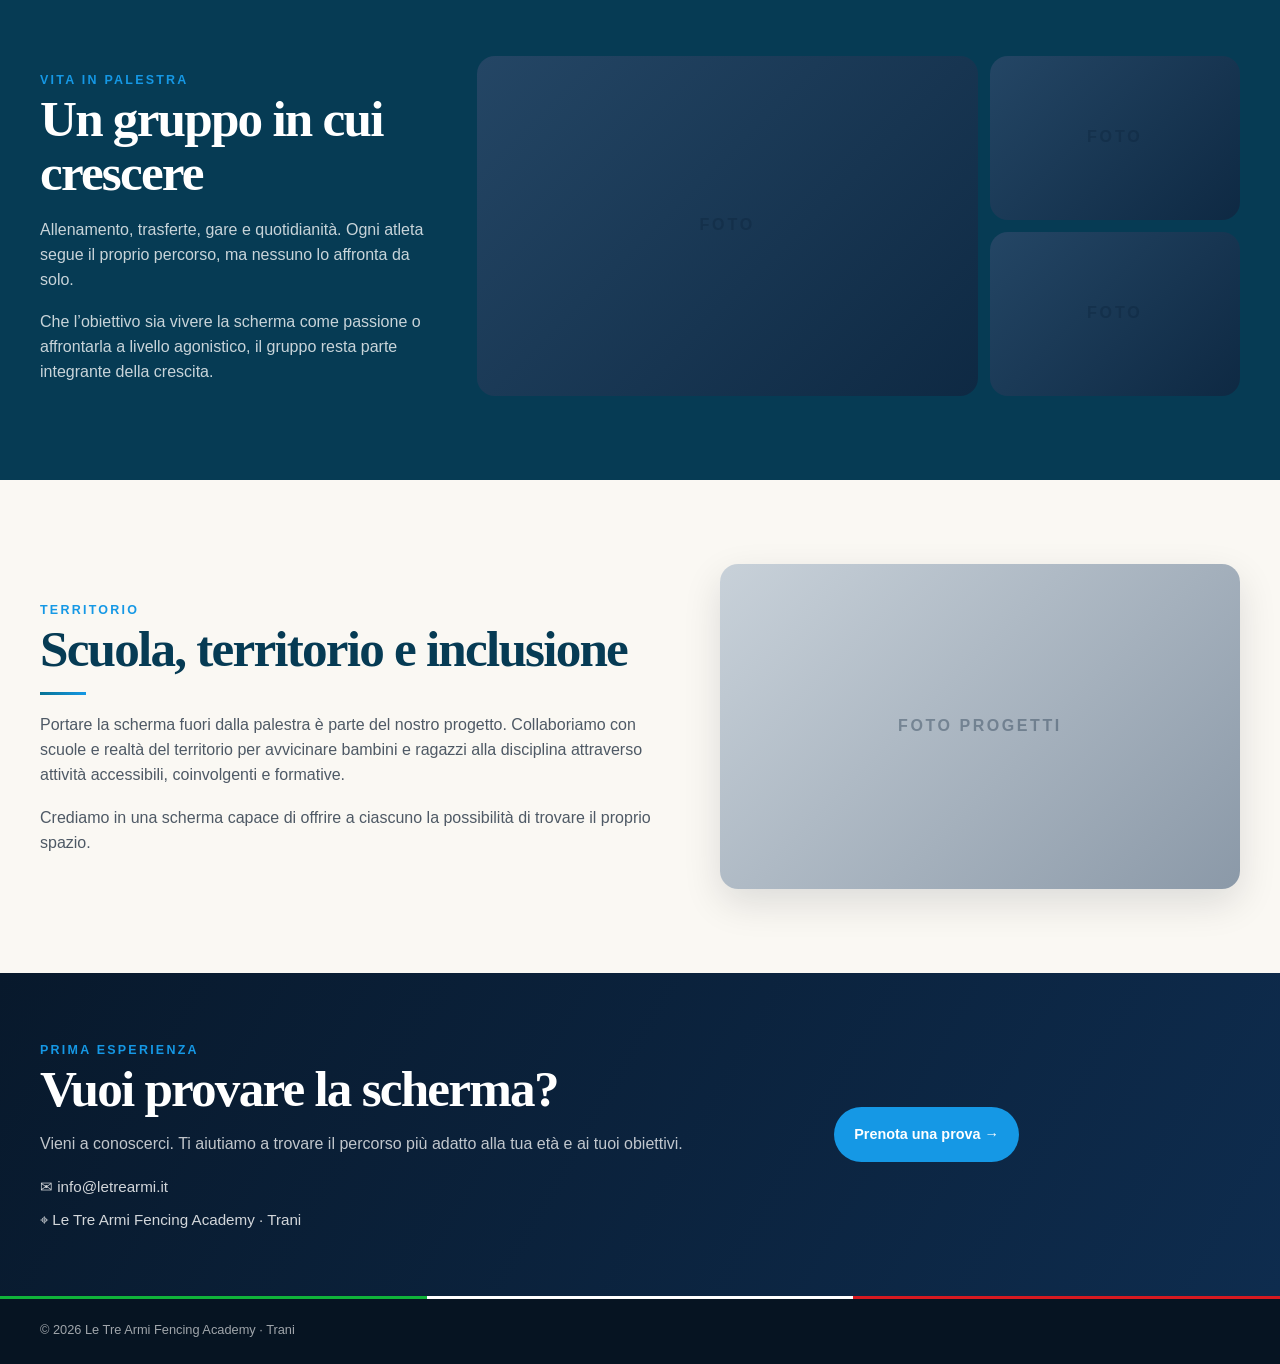
==== commit e6146c98: "Mostra la locandina originale del Trofeo Adriatico anche nella scheda evento" ====
--- a/index.html
+++ b/index.html
@@ -193,7 +193,7 @@
       <div class="wrap">
         <div class="section-head"><div><span class="eyebrow">Esperienze</span><h2>Oltre l’allenamento</h2><div class="gold-line"></div></div><p>Competizione, formazione e condivisione: occasioni per vivere la scherma anche fuori dalla normale routine della palestra.</p></div>
         <div class="event-grid">
-          <article class="event-card event-card-poster"><a class="event-poster-link" href="trofeo-adriatico-2026-2027.avif" target="_blank" rel="noopener noreferrer" aria-label="Apri la locandina completa del Trofeo Adriatico 2026-2027"><img class="event-poster" src="trofeo-adriatico-2026-2027.avif" width="400" height="500" loading="lazy" decoding="async" alt="Locandina Trofeo Adriatico 2026-2027: tappe a Trani il 29 novembre 2026, 31 gennaio 2027, 11 aprile 2027 e finalissima il 27 giugno 2027."></a><div class="event-copy"><h3>Trofeo Adriatico</h3><p><strong>Prima tappa: 29 novembre 2026 · Trani.</strong> Un circuito per confrontarsi, crescere attraverso la competizione e fare esperienza in un ambiente serio ma aperto.</p><a class="btn btn-primary" style="margin-top:18px" href="https://buytickets.at/ssdletrearmifencingacademy/2521561" target="_blank" rel="noopener noreferrer">Iscriviti alla prima tappa ↗</a></div></article>
+          <article class="event-card event-card-poster"><a class="event-poster-link" href="trofeo-adriatico-2026-2027-originale.png" target="_blank" rel="noopener noreferrer" aria-label="Apri la locandina completa del Trofeo Adriatico 2026-2027"><img class="event-poster" src="trofeo-adriatico-2026-2027-originale.png" width="1122" height="1402" loading="lazy" decoding="async" alt="Locandina Trofeo Adriatico 2026-2027: tappe a Trani il 29 novembre 2026, 31 gennaio 2027, 11 aprile 2027 e finalissima il 27 giugno 2027."></a><div class="event-copy"><h3>Trofeo Adriatico</h3><p><strong>Prima tappa: 29 novembre 2026 · Trani.</strong> Un circuito per confrontarsi, crescere attraverso la competizione e fare esperienza in un ambiente serio ma aperto.</p><a class="btn btn-primary" style="margin-top:18px" href="https://buytickets.at/ssdletrearmifencingacademy/2521561" target="_blank" rel="noopener noreferrer">Iscriviti alla prima tappa ↗</a></div></article>
           <article class="event-card event-card-poster"><a class="event-poster-link" href="winter-fencing-camp-2026.png" target="_blank" rel="noopener noreferrer" aria-label="Apri la locandina completa del Winter Fencing Camp 2026"><img class="event-poster" src="winter-fencing-camp-2026.png" width="1050" height="1498" loading="lazy" decoding="async" alt="Locandina della quinta edizione del Winter Fencing Camp, dal 27 al 30 dicembre 2026 a Trani, con allenatori, pacchetti e quote di partecipazione."></a><div class="event-copy"><h3>Winter Fencing Camp</h3><p><strong>27–30 dicembre 2026 · Trani.</strong> Più giorni immersi nella scherma, tra tecnica, preparazione fisica, assalti e momenti di gruppo.</p><a class="btn btn-primary" style="margin-top:18px" href="mailto:info@letrearmi.it?subject=Informazioni%20Winter%20Fencing%20Camp%202026">Richiedi informazioni ↗</a></div></article>
         </div>
         <div class="event-checkout">
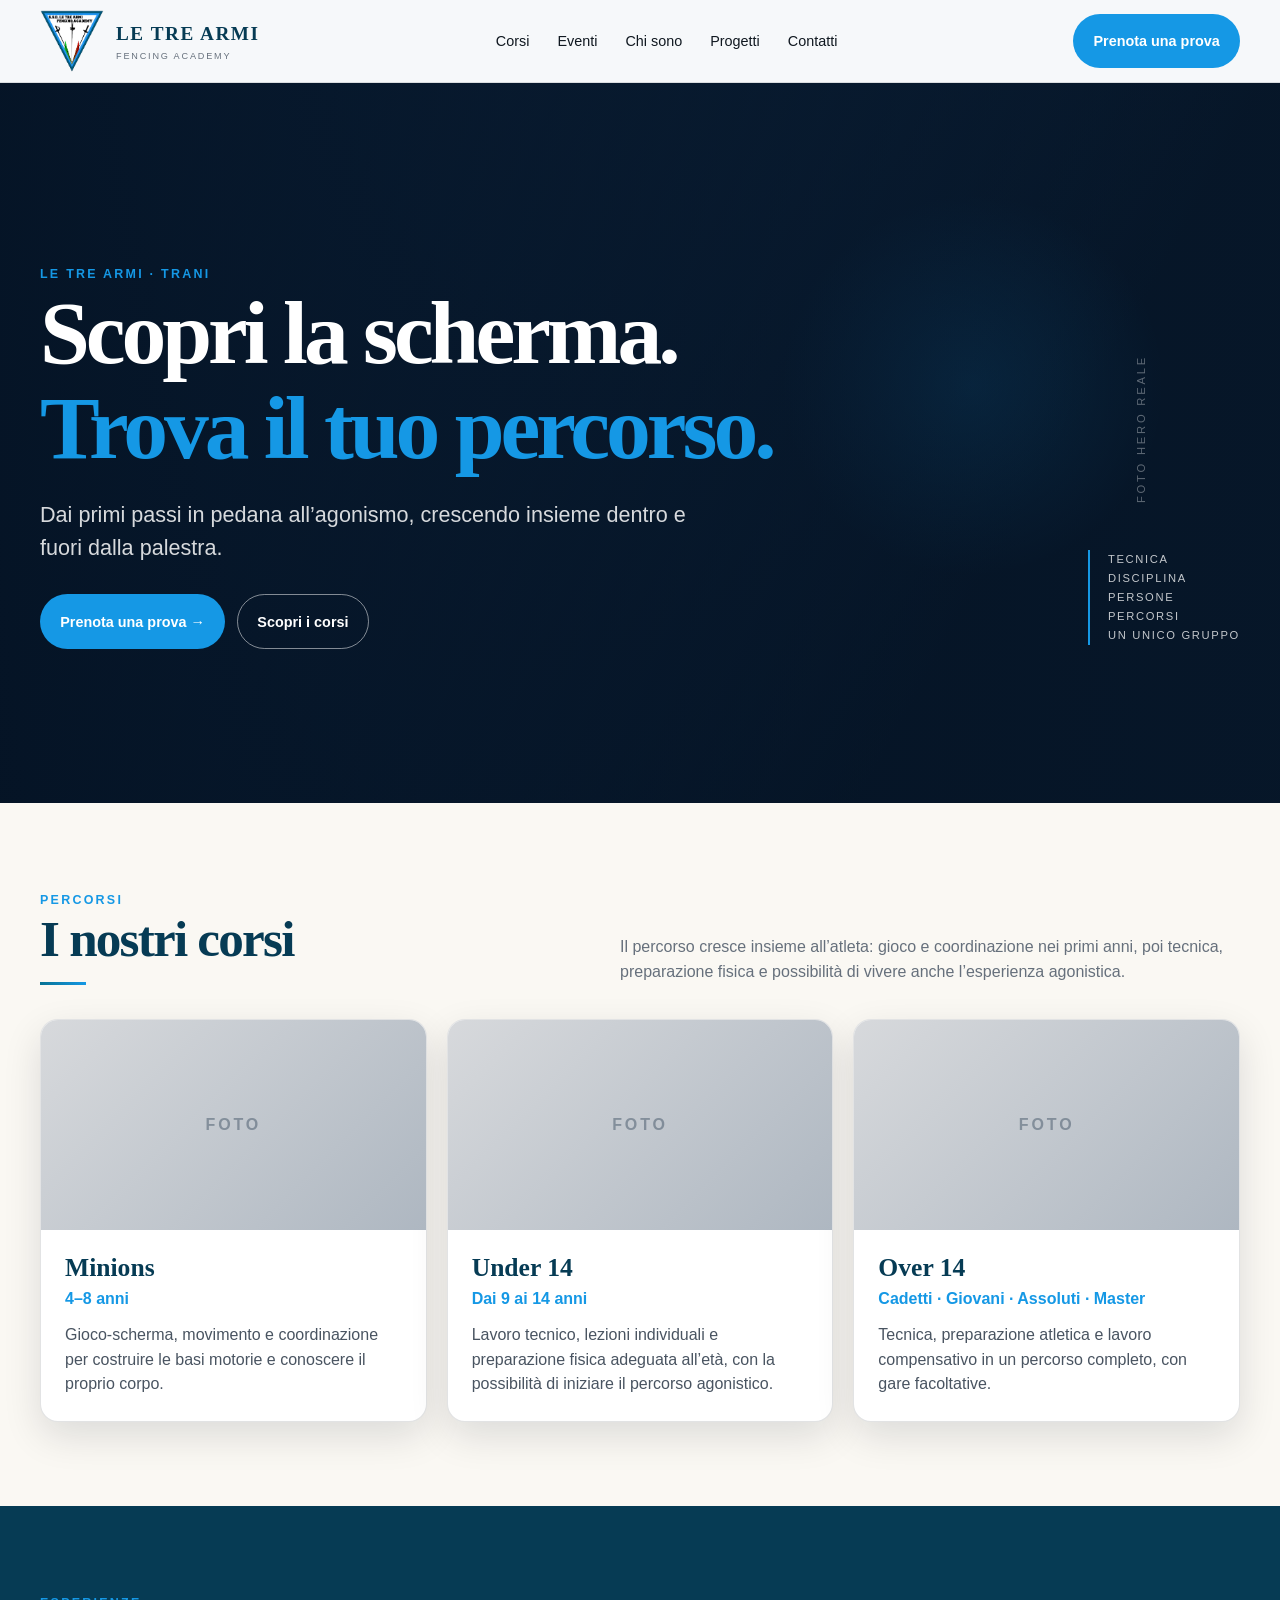
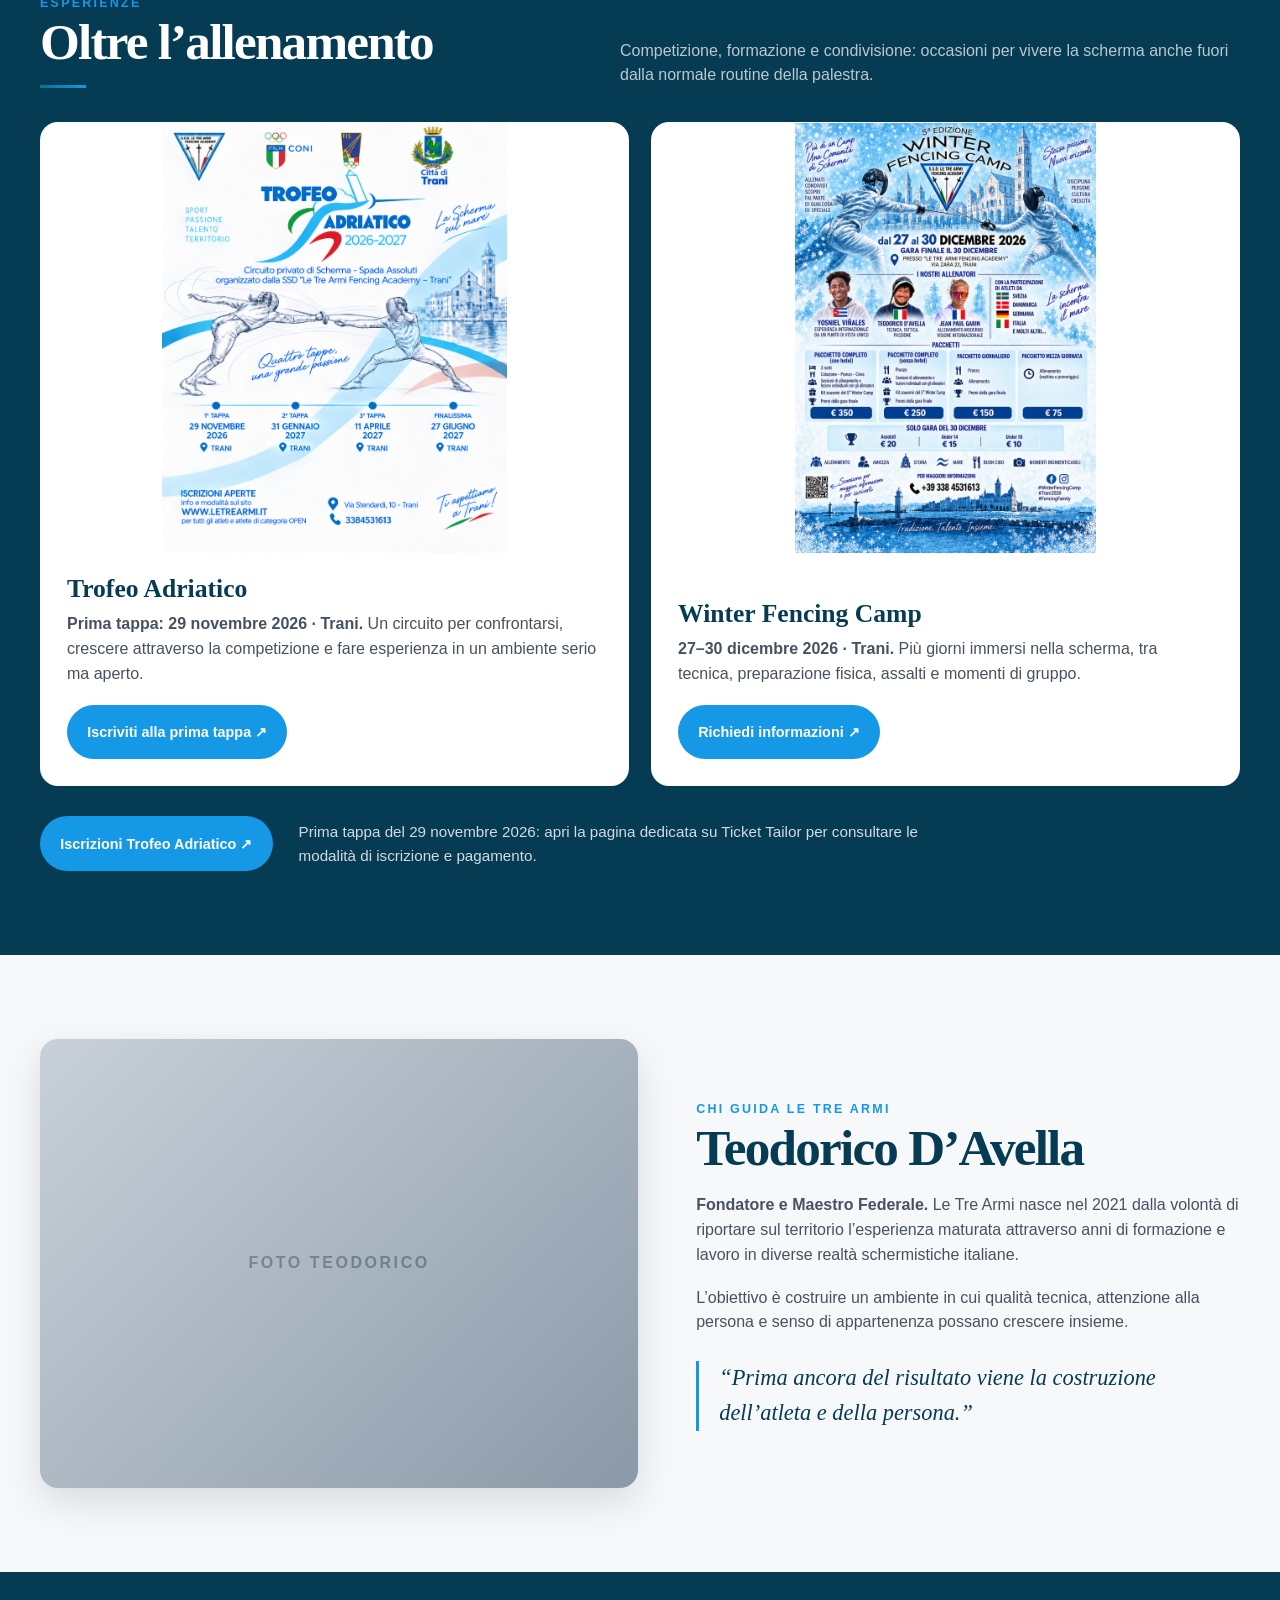
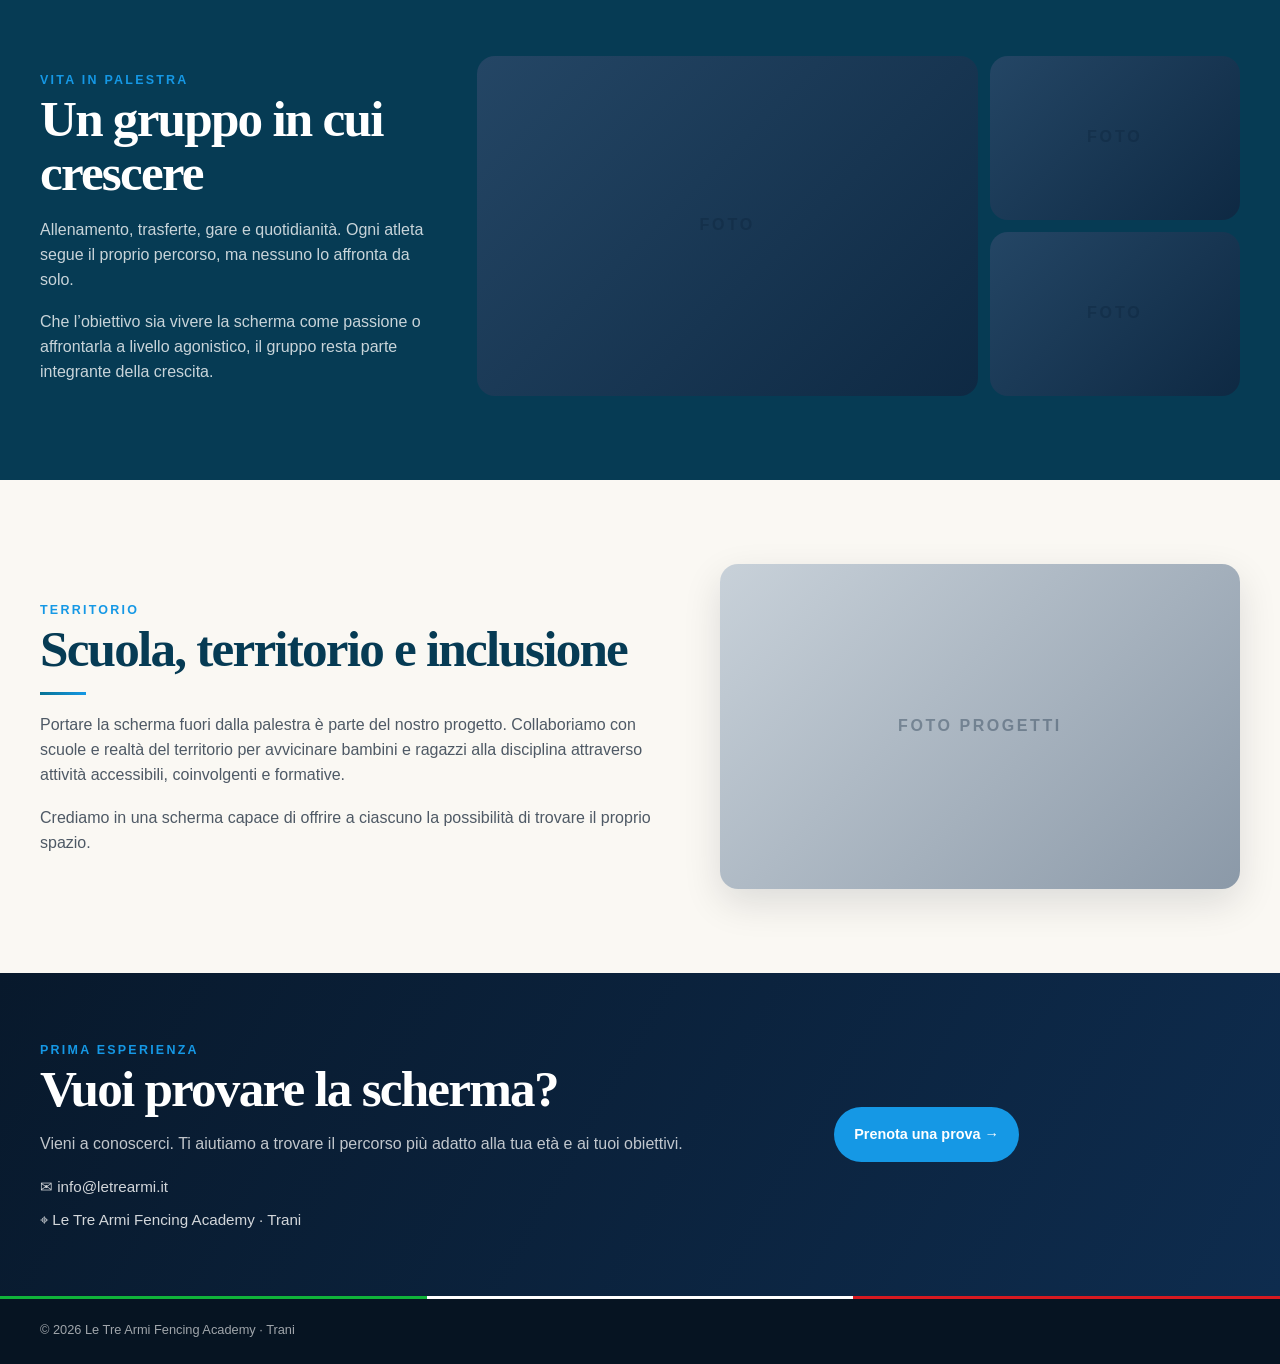
==== commit 9e1c880f: "Aggiorna entrambe le locandine a 2K mantenendo proporzioni e contenuti" ====
--- a/index.html
+++ b/index.html
@@ -193,8 +193,8 @@
       <div class="wrap">
         <div class="section-head"><div><span class="eyebrow">Esperienze</span><h2>Oltre l’allenamento</h2><div class="gold-line"></div></div><p>Competizione, formazione e condivisione: occasioni per vivere la scherma anche fuori dalla normale routine della palestra.</p></div>
         <div class="event-grid">
-          <article class="event-card event-card-poster"><a class="event-poster-link" href="trofeo-adriatico-2026-2027-originale.png" target="_blank" rel="noopener noreferrer" aria-label="Apri la locandina completa del Trofeo Adriatico 2026-2027"><img class="event-poster" src="trofeo-adriatico-2026-2027-originale.png" width="1122" height="1402" loading="lazy" decoding="async" alt="Locandina Trofeo Adriatico 2026-2027: tappe a Trani il 29 novembre 2026, 31 gennaio 2027, 11 aprile 2027 e finalissima il 27 giugno 2027."></a><div class="event-copy"><h3>Trofeo Adriatico</h3><p><strong>Prima tappa: 29 novembre 2026 · Trani.</strong> Un circuito per confrontarsi, crescere attraverso la competizione e fare esperienza in un ambiente serio ma aperto.</p><a class="btn btn-primary" style="margin-top:18px" href="https://buytickets.at/ssdletrearmifencingacademy/2521561" target="_blank" rel="noopener noreferrer">Iscriviti alla prima tappa ↗</a></div></article>
-          <article class="event-card event-card-poster"><a class="event-poster-link" href="winter-fencing-camp-2026.png" target="_blank" rel="noopener noreferrer" aria-label="Apri la locandina completa del Winter Fencing Camp 2026"><img class="event-poster" src="winter-fencing-camp-2026.png" width="1050" height="1498" loading="lazy" decoding="async" alt="Locandina della quinta edizione del Winter Fencing Camp, dal 27 al 30 dicembre 2026 a Trani, con allenatori, pacchetti e quote di partecipazione."></a><div class="event-copy"><h3>Winter Fencing Camp</h3><p><strong>27–30 dicembre 2026 · Trani.</strong> Più giorni immersi nella scherma, tra tecnica, preparazione fisica, assalti e momenti di gruppo.</p><a class="btn btn-primary" style="margin-top:18px" href="mailto:info@letrearmi.it?subject=Informazioni%20Winter%20Fencing%20Camp%202026">Richiedi informazioni ↗</a></div></article>
+          <article class="event-card event-card-poster"><a class="event-poster-link" href="trofeo-adriatico-2026-2027-2k.png" target="_blank" rel="noopener noreferrer" aria-label="Apri la locandina completa del Trofeo Adriatico 2026-2027"><img class="event-poster" src="trofeo-adriatico-2026-2027-2k.png" width="1639" height="2048" loading="lazy" decoding="async" alt="Locandina Trofeo Adriatico 2026-2027: tappe a Trani il 29 novembre 2026, 31 gennaio 2027, 11 aprile 2027 e finalissima il 27 giugno 2027."></a><div class="event-copy"><h3>Trofeo Adriatico</h3><p><strong>Prima tappa: 29 novembre 2026 · Trani.</strong> Un circuito per confrontarsi, crescere attraverso la competizione e fare esperienza in un ambiente serio ma aperto.</p><a class="btn btn-primary" style="margin-top:18px" href="https://buytickets.at/ssdletrearmifencingacademy/2521561" target="_blank" rel="noopener noreferrer">Iscriviti alla prima tappa ↗</a></div></article>
+          <article class="event-card event-card-poster"><a class="event-poster-link" href="winter-fencing-camp-2026-2k.png" target="_blank" rel="noopener noreferrer" aria-label="Apri la locandina completa del Winter Fencing Camp 2026"><img class="event-poster" src="winter-fencing-camp-2026-2k.png" width="1436" height="2048" loading="lazy" decoding="async" alt="Locandina della quinta edizione del Winter Fencing Camp, dal 27 al 30 dicembre 2026 a Trani, con allenatori, pacchetti e quote di partecipazione."></a><div class="event-copy"><h3>Winter Fencing Camp</h3><p><strong>27–30 dicembre 2026 · Trani.</strong> Più giorni immersi nella scherma, tra tecnica, preparazione fisica, assalti e momenti di gruppo.</p><a class="btn btn-primary" style="margin-top:18px" href="mailto:info@letrearmi.it?subject=Informazioni%20Winter%20Fencing%20Camp%202026">Richiedi informazioni ↗</a></div></article>
         </div>
         <div class="event-checkout">
           <a class="btn btn-primary" href="https://buytickets.at/ssdletrearmifencingacademy/2521561" target="_blank" rel="noopener noreferrer" aria-label="Apri le iscrizioni alla prima tappa del Trofeo Adriatico del 29 novembre 2026">Iscrizioni Trofeo Adriatico ↗</a>
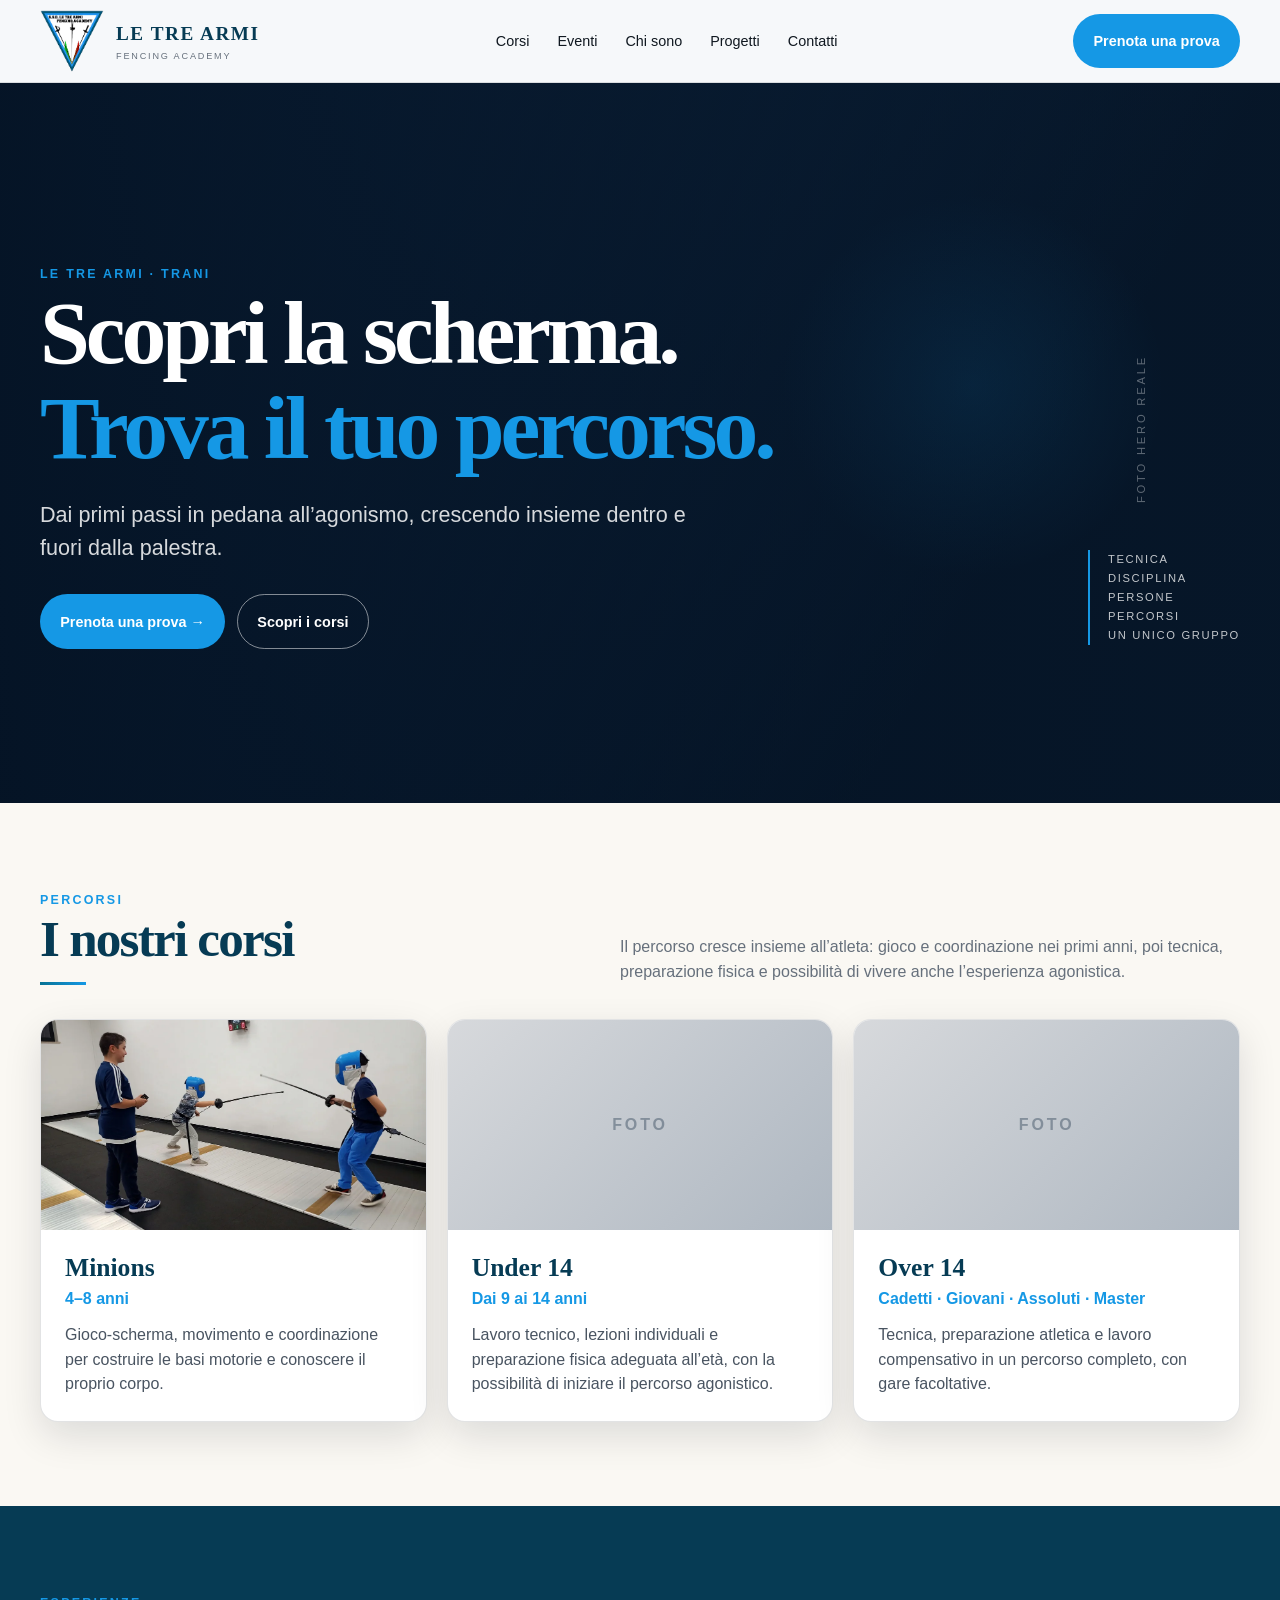
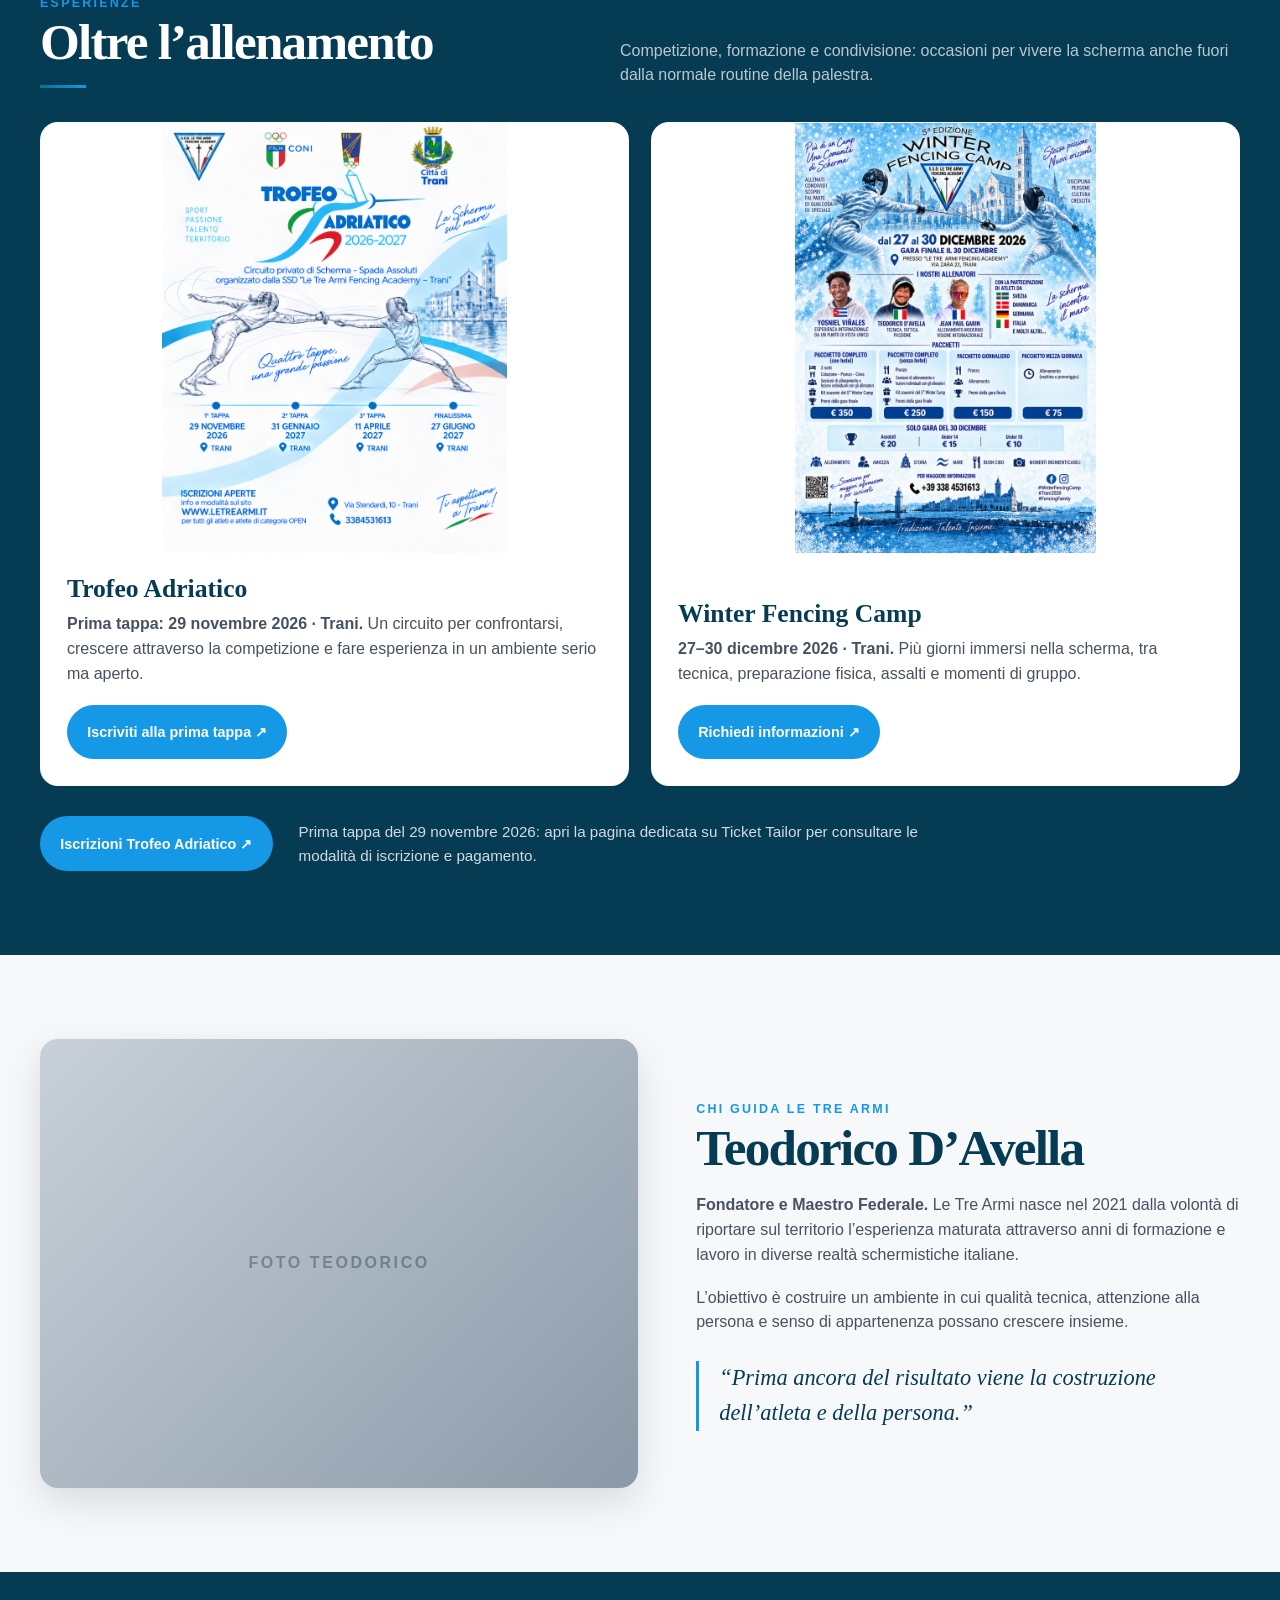
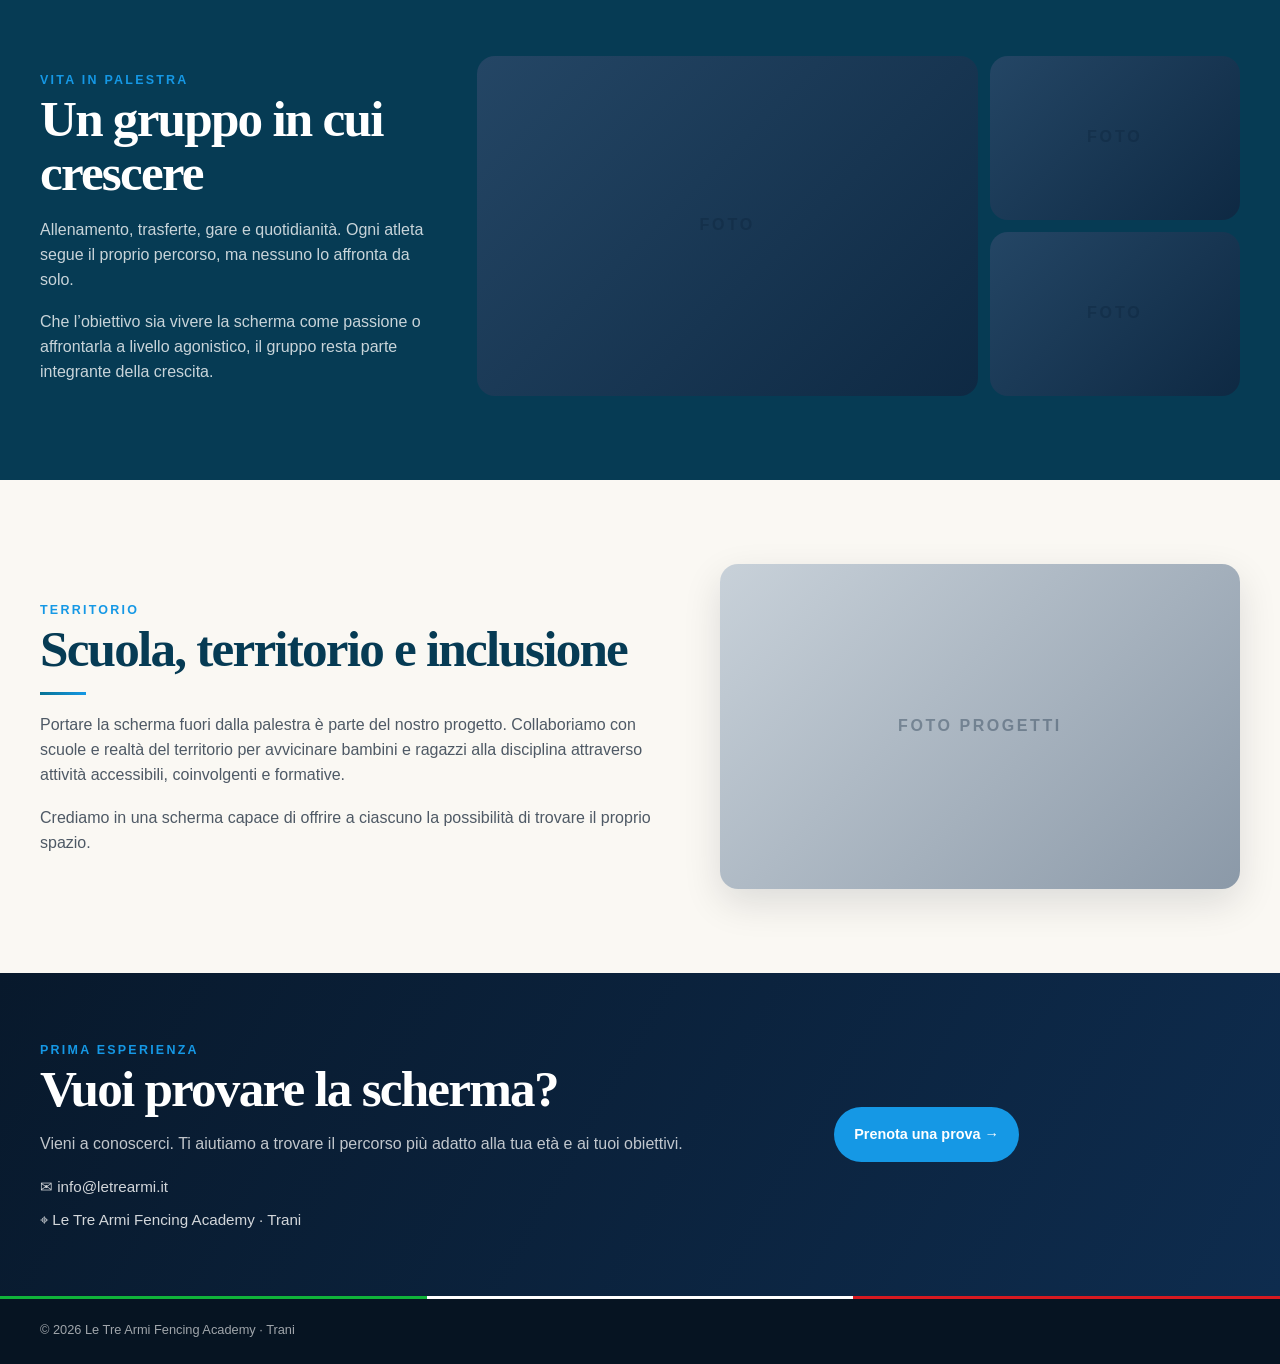
==== commit 41726dc1: "Aggiungi la fotografia di copertina al corso Minions" ====
--- a/index.html
+++ b/index.html
@@ -77,6 +77,7 @@
     .course-grid{display:grid;grid-template-columns:repeat(3,1fr);gap:20px}
     .card{background:white;border:1px solid var(--line);border-radius:var(--radius);overflow:hidden;box-shadow:var(--shadow)}
     .photo{height:210px;background:linear-gradient(135deg,#d7d9dc,#aeb7c1);position:relative;overflow:hidden}
+    .course-cover{display:block;width:100%;height:210px;object-fit:cover}
     .photo:before{content:"FOTO";position:absolute;inset:0;display:grid;place-items:center;font-weight:900;letter-spacing:.18em;color:rgba(11,33,58,.35)}
     .card-body{padding:24px}
     .meta{color:var(--accent);font-weight:800;margin:.35rem 0 .7rem}
@@ -182,7 +183,7 @@
       <div class="wrap">
         <div class="section-head"><div><span class="eyebrow">Percorsi</span><h2>I nostri corsi</h2><div class="gold-line"></div></div><p>Il percorso cresce insieme all’atleta: gioco e coordinazione nei primi anni, poi tecnica, preparazione fisica e possibilità di vivere anche l’esperienza agonistica.</p></div>
         <div class="course-grid">
-          <article class="card"><div class="photo"></div><div class="card-body"><h3>Minions</h3><div class="meta">4–8 anni</div><p>Gioco-scherma, movimento e coordinazione per costruire le basi motorie e conoscere il proprio corpo.</p></div></article>
+          <article class="card"><img class="course-cover" src="le-tre-armi-corso-minions-copertina.webp" alt="" loading="lazy" /><div class="card-body"><h3>Minions</h3><div class="meta">4–8 anni</div><p>Gioco-scherma, movimento e coordinazione per costruire le basi motorie e conoscere il proprio corpo.</p></div></article>
           <article class="card"><div class="photo"></div><div class="card-body"><h3>Under 14</h3><div class="meta">Dai 9 ai 14 anni</div><p>Lavoro tecnico, lezioni individuali e preparazione fisica adeguata all’età, con la possibilità di iniziare il percorso agonistico.</p></div></article>
           <article class="card"><div class="photo"></div><div class="card-body"><h3>Over 14</h3><div class="meta">Cadetti · Giovani · Assoluti · Master</div><p>Tecnica, preparazione atletica e lavoro compensativo in un percorso completo, con gare facoltative.</p></div></article>
         </div>
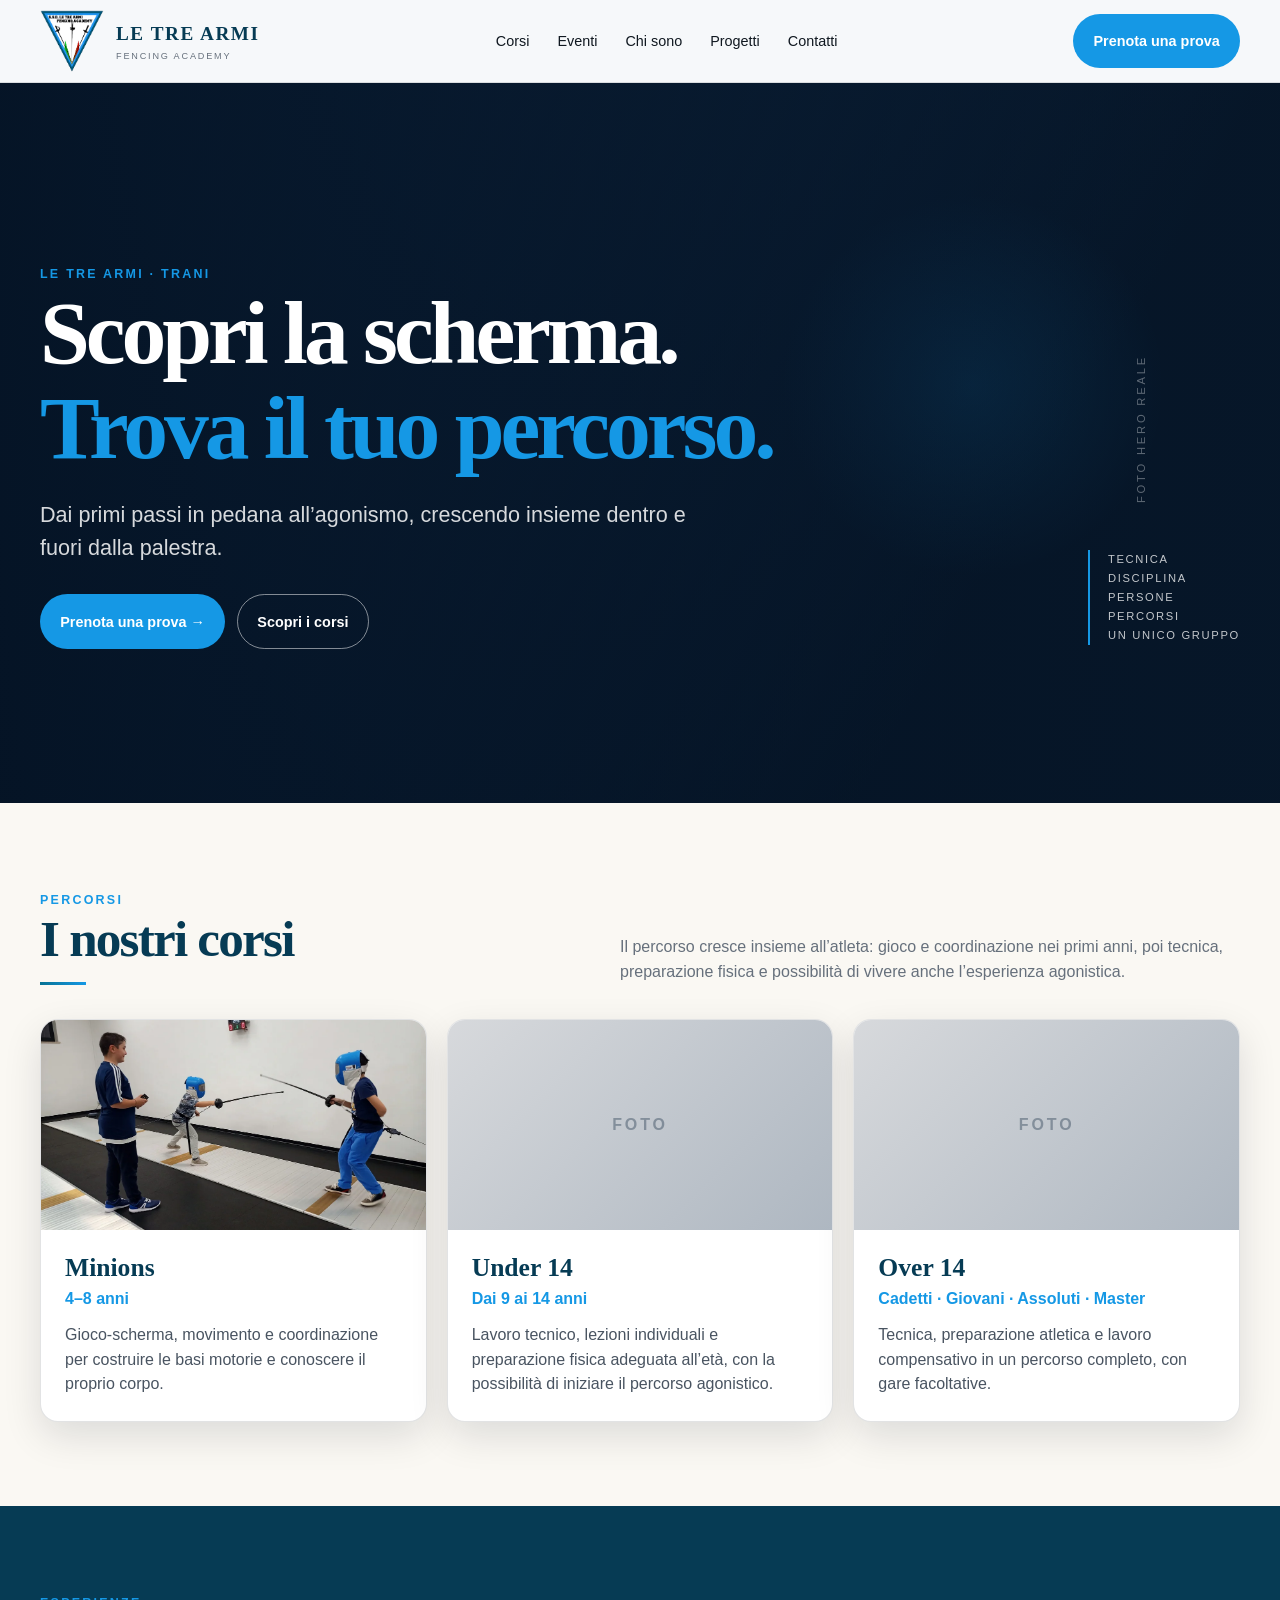
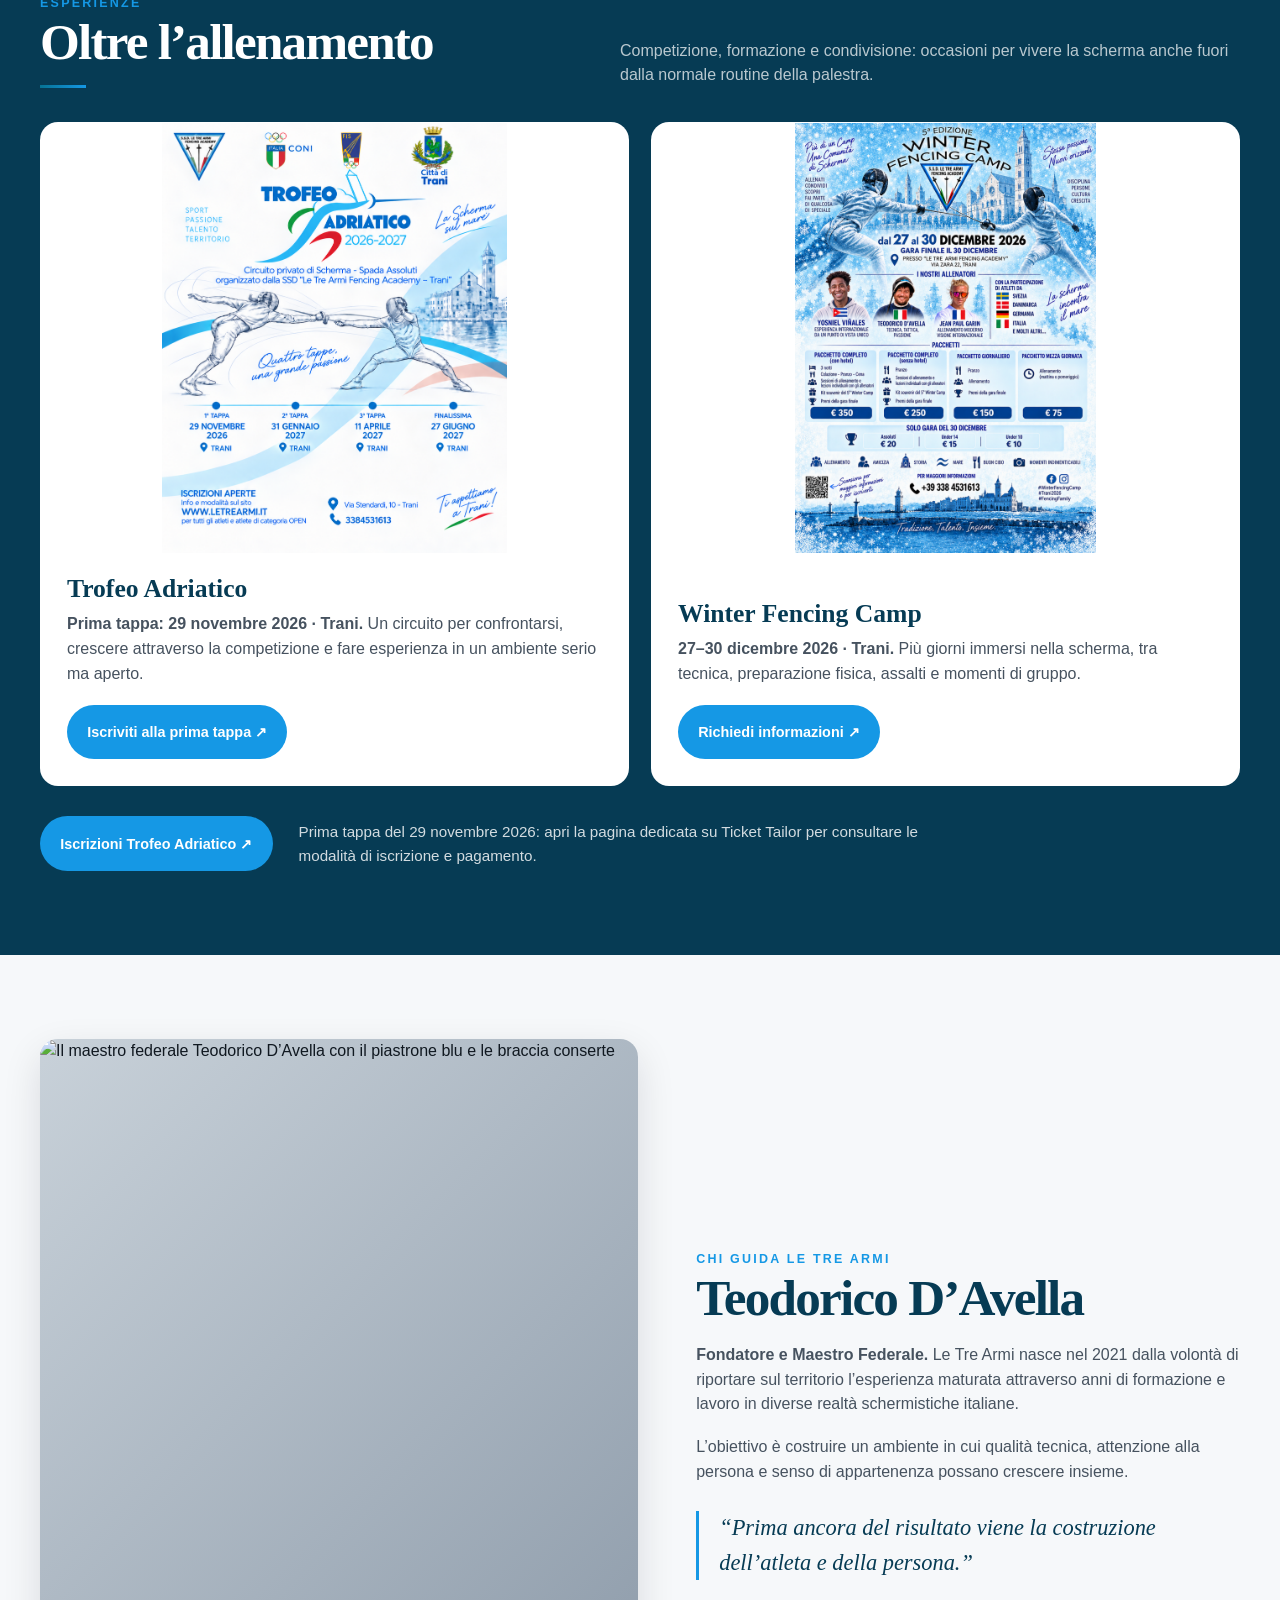
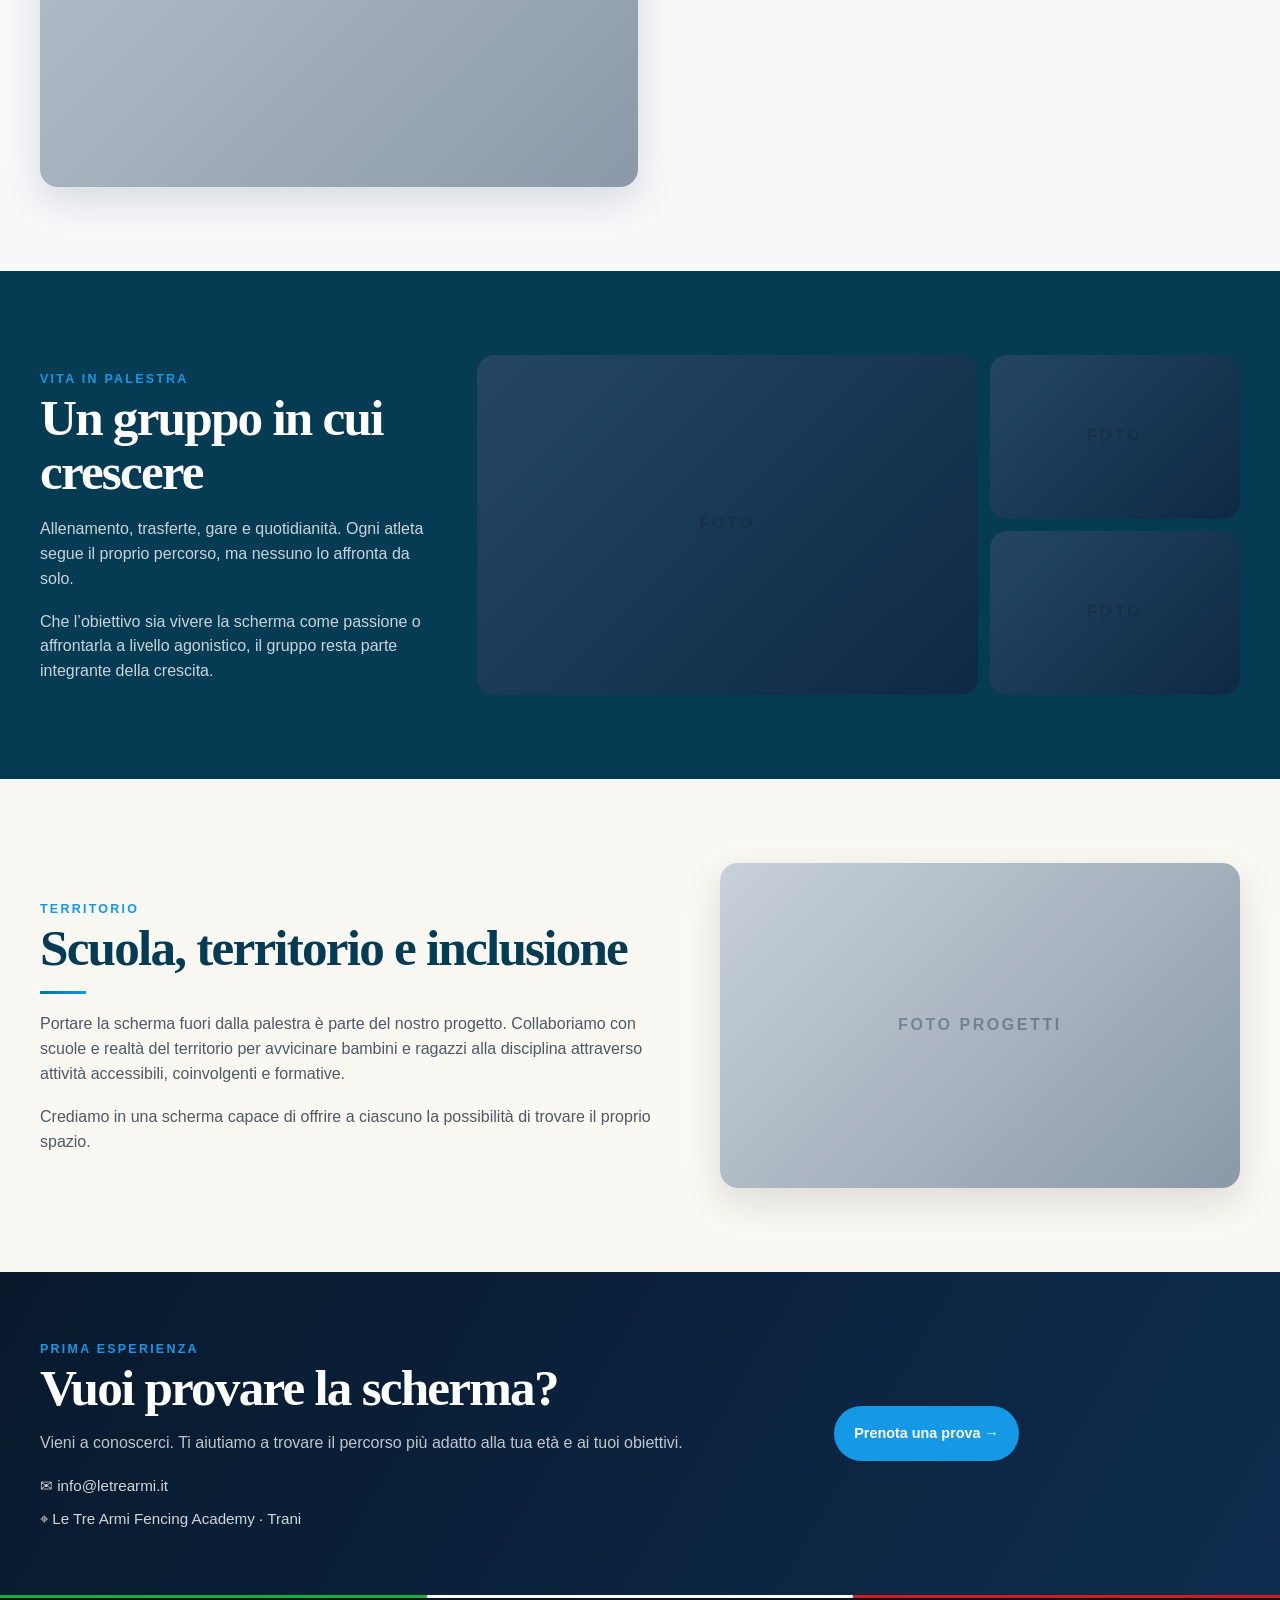
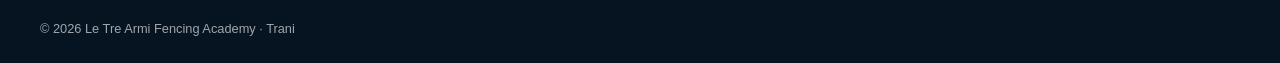
==== commit 366eae11: "Prepara ritratto maestro nella sezione Chi sono, in attesa dell'asset" ====
--- a/index.html
+++ b/index.html
@@ -107,6 +107,9 @@
     .portrait{aspect-ratio:4/3;border-radius:var(--radius);background:linear-gradient(135deg,#c8d1d9,#8b99a8);position:relative;box-shadow:var(--shadow)}
     .projects .portrait:before{content:"FOTO PROGETTI"}
     .portrait:before{content:"FOTO TEODORICO";position:absolute;inset:0;display:grid;place-items:center;color:rgba(11,33,58,.35);letter-spacing:.16em;font-weight:900}
+    .portrait-maestro{aspect-ratio:4/5;overflow:hidden}
+    .portrait-maestro:before{display:none}
+    .portrait-maestro img{display:block;width:100%;height:100%;object-fit:cover;object-position:center 35%}
     .leader-copy p{color:#46525f;margin-top:18px}
     .quote{border-left:3px solid var(--accent);padding-left:20px;margin-top:26px;font-family:Georgia,'Times New Roman',serif;font-size:1.4rem;color:var(--navy);font-style:italic}
 
@@ -206,7 +209,7 @@
 
     <section class="section leader" id="chi-siamo">
       <div class="wrap leader-grid">
-        <div class="portrait"></div>
+        <div class="portrait portrait-maestro"><img src="teo-in-piastrone.webp" alt="Il maestro federale Teodorico D’Avella con il piastrone blu e le braccia conserte" width="1122" height="1402" loading="lazy" decoding="async"></div>
         <div class="leader-copy"><span class="eyebrow">Chi guida Le Tre Armi</span><h2>Teodorico D’Avella</h2><p><strong>Fondatore e Maestro Federale.</strong> Le Tre Armi nasce nel 2021 dalla volontà di riportare sul territorio l’esperienza maturata attraverso anni di formazione e lavoro in diverse realtà schermistiche italiane.</p><p>L’obiettivo è costruire un ambiente in cui qualità tecnica, attenzione alla persona e senso di appartenenza possano crescere insieme.</p><div class="quote">“Prima ancora del risultato viene la costruzione dell’atleta e della persona.”</div></div>
       </div>
     </section>
